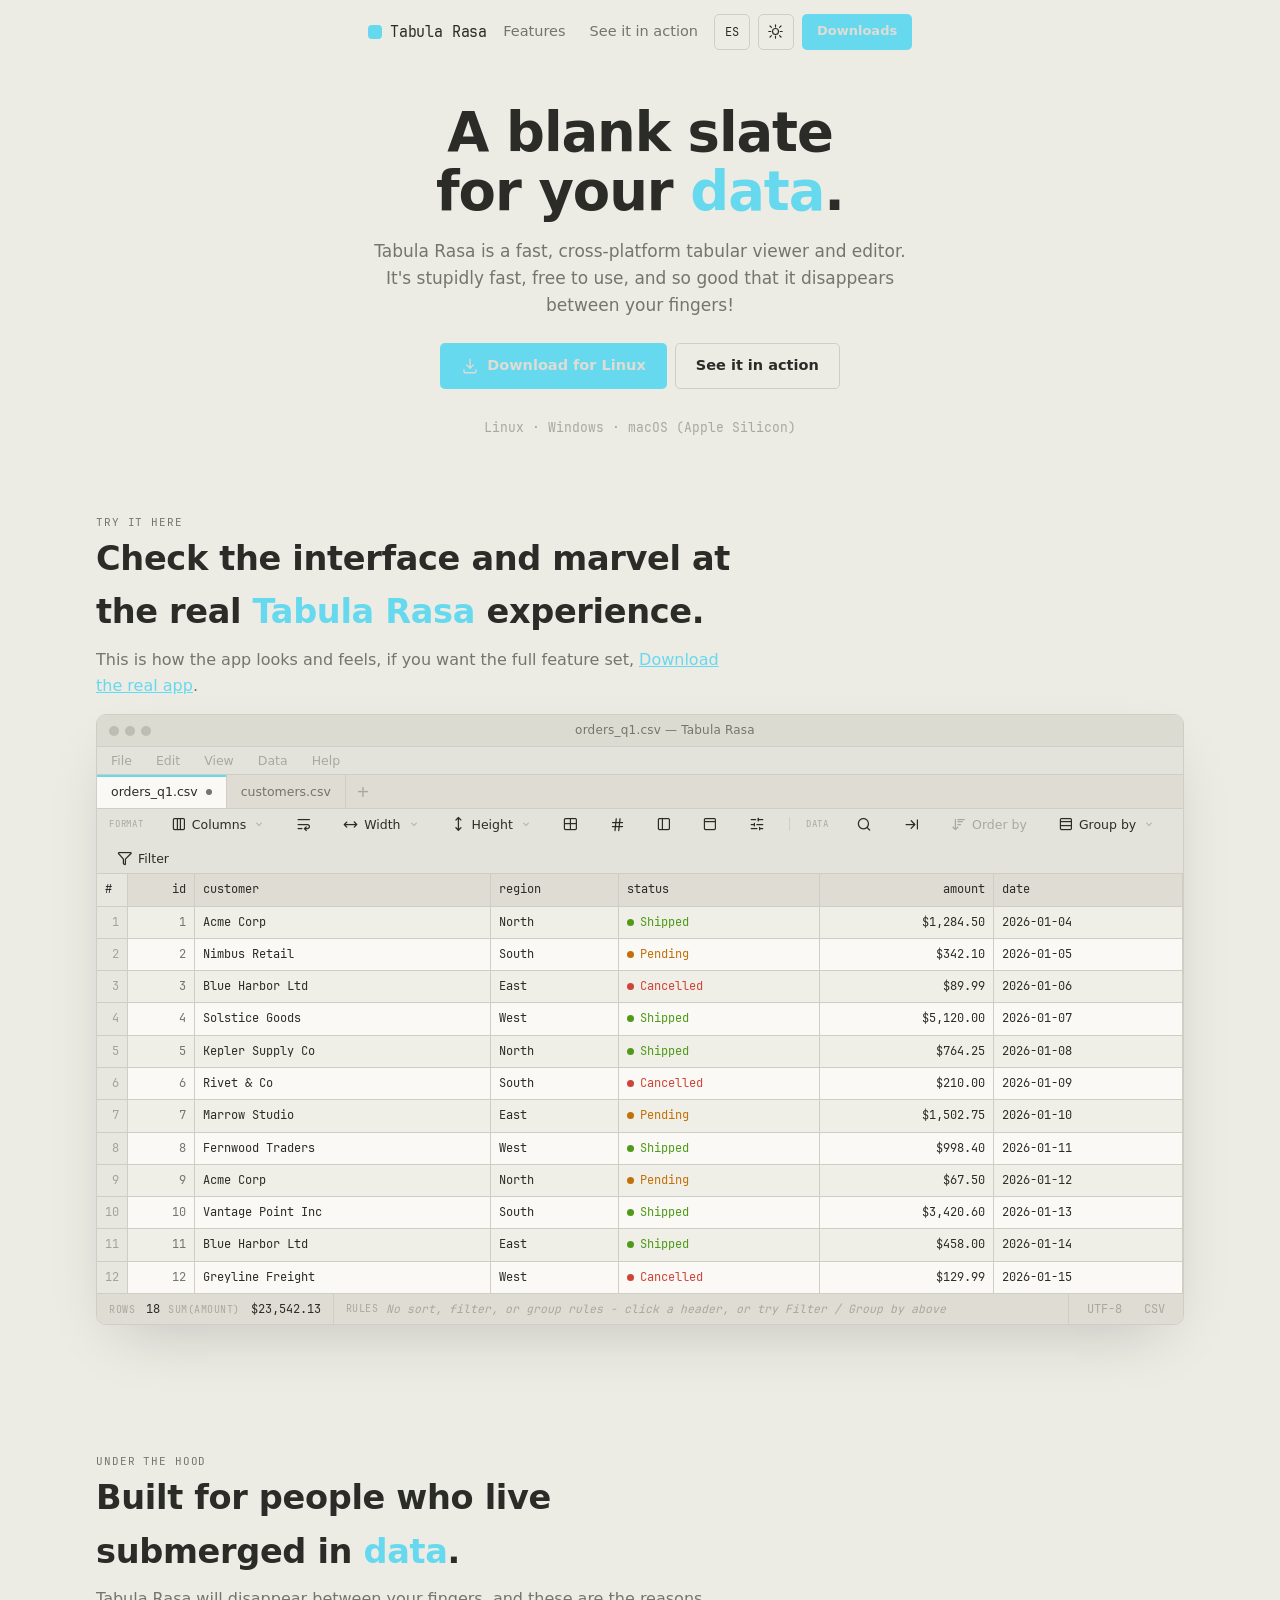
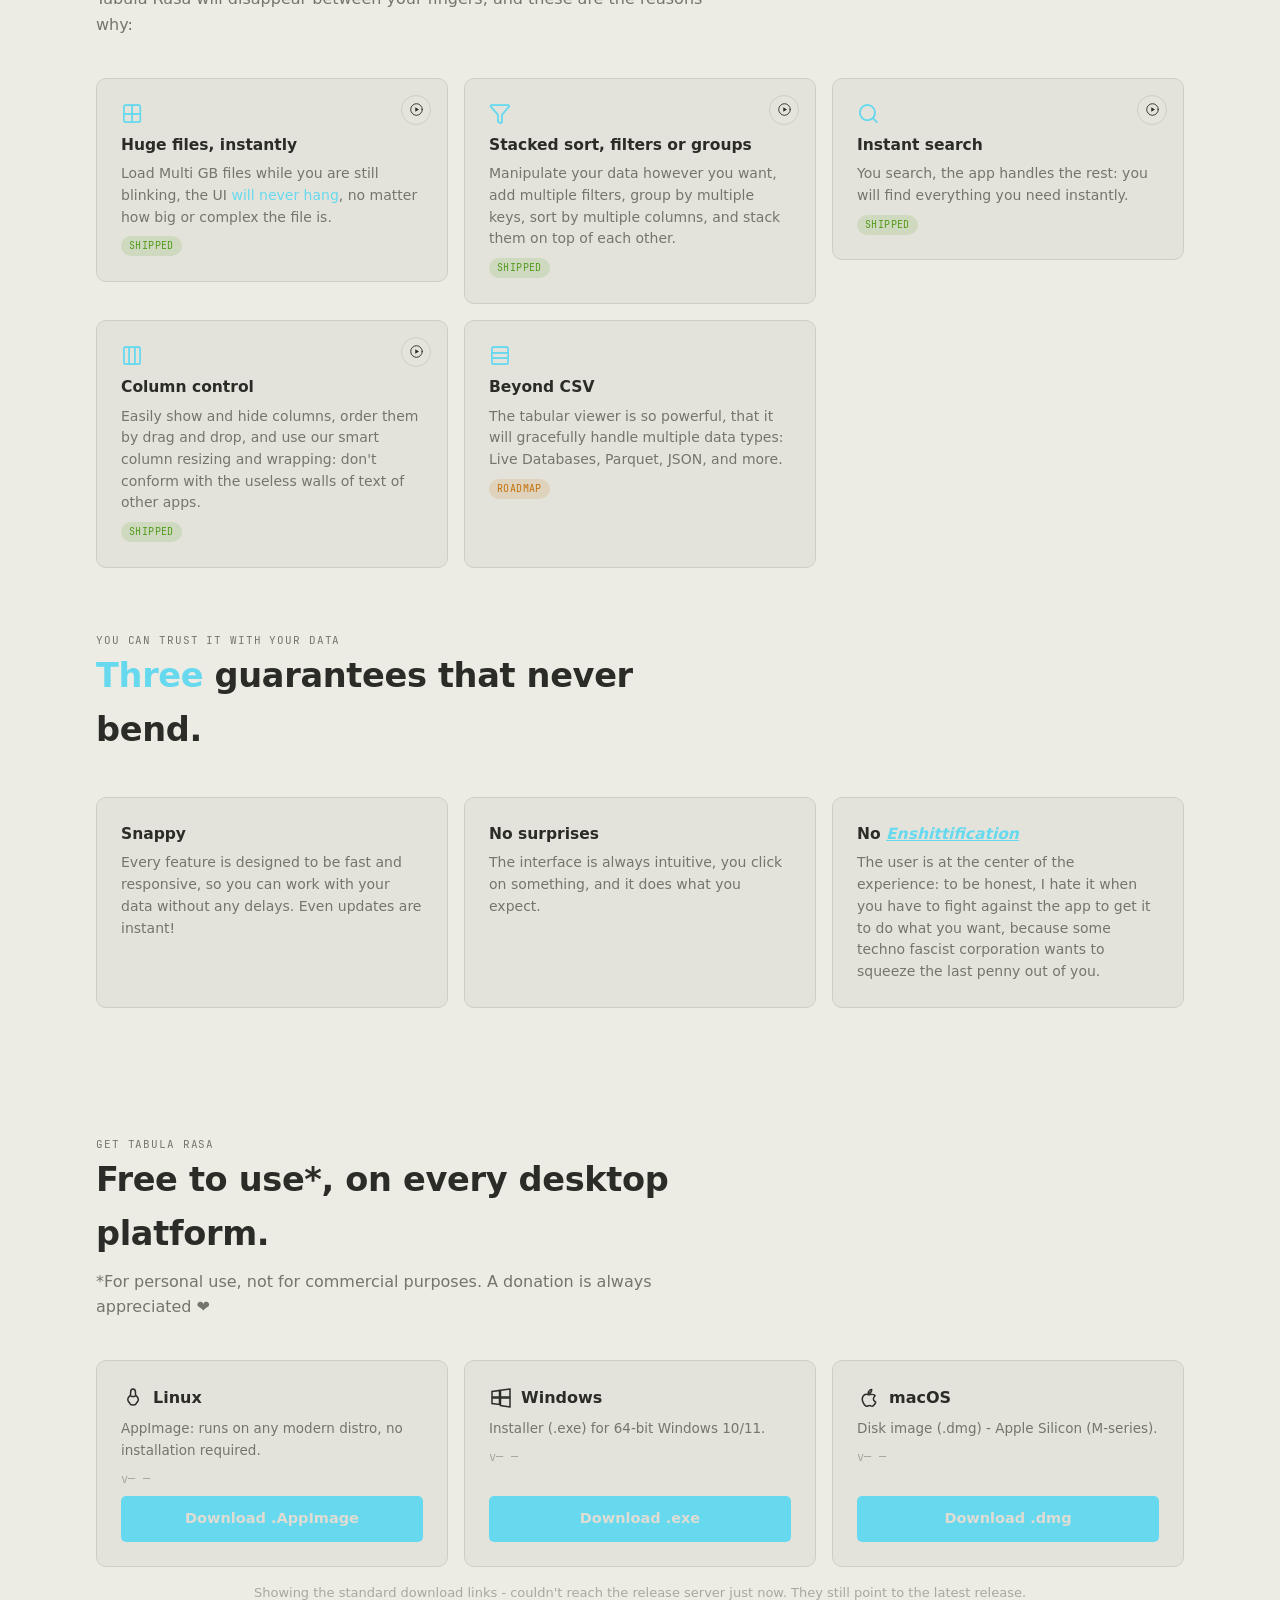
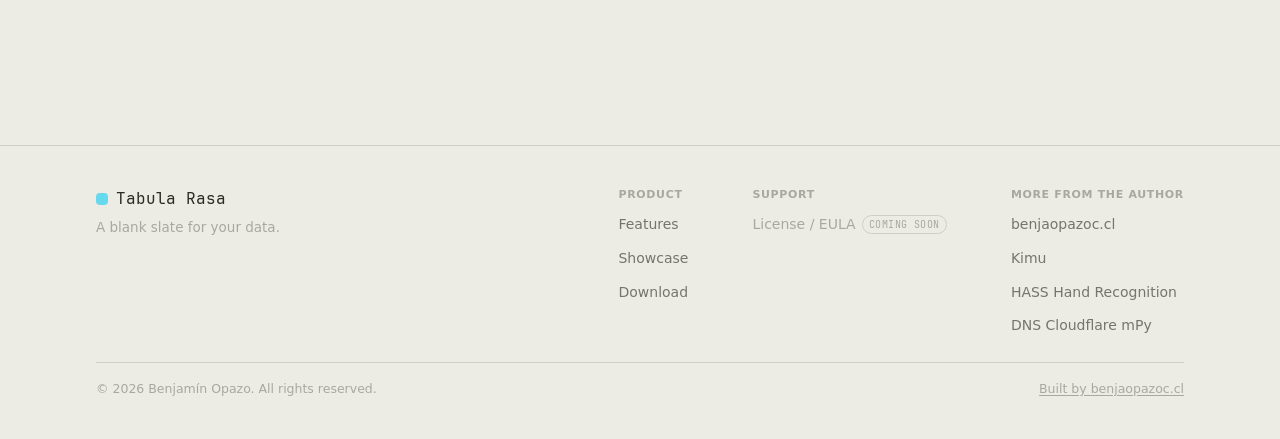
==== site/index.html @ 4e9c58dd "Ambient grid effect" ====
<!doctype html>
<html lang="en">
    <head>
        <meta charset="UTF-8" />
        <meta name="viewport" content="width=device-width, initial-scale=1.0" />
        <title data-i18n="meta.title">
            Tabula Rasa - a blank slate for your data
        </title>
        <meta
            name="description"
            data-i18n-attr="content:meta.description"
            content="Tabula Rasa is a fast, cross-platform CSV viewer and editor built in Rust. Opens huge files instantly, never hangs, and feels like Sublime Text for tabular data. Free to use, for Linux, Windows and macOS."
        />
        <meta name="author" content="Benjamín Opazo" />

        <meta property="og:type" content="website" />
        <meta
            property="og:title"
            data-i18n-attr="content:meta.og_title"
            content="Tabula Rasa - a blank slate for your data"
        />
        <meta
            property="og:description"
            data-i18n-attr="content:meta.og_description"
            content="A fast, cross-platform CSV viewer/editor. Opens huge files instantly and never hangs. Free to use."
        />
        <meta property="og:url" content="https://tabularasa.cl" />
        <meta name="twitter:card" content="summary" />

        <!-- Prevent dark/light flash before CSS+JS load - mirrors benjaopazoc.cl's
       convention. Keep in sync with assets/js/theme.js (docs/decisions/theming.md). -->
        <script>
            (function () {
                var stored = localStorage.getItem("theme");
                var prefersDark = window.matchMedia(
                    "(prefers-color-scheme: dark)",
                ).matches;
                var theme = stored || (prefersDark ? "dark" : "light");
                document.documentElement.setAttribute("data-theme", theme);
            })();
        </script>

        <link rel="icon" type="image/svg+xml" href="assets/img/favicon.svg" />
        <link rel="stylesheet" href="assets/css/tokens.css" />
        <link rel="stylesheet" href="assets/css/styles.css" />
    </head>
    <body>
        <!-- Purely decorative ambient background - see docs/decisions/ambient-grid.md.
             aria-hidden + pointer-events:none, never part of the tab order. -->
        <div class="ambient-grid" aria-hidden="true">
            <div class="ambient-grid-panel is-left">
                <div class="ambient-grid-pattern"></div>
                <div class="ambient-grid-glow"></div>
            </div>
            <div class="ambient-grid-panel is-right">
                <div class="ambient-grid-pattern"></div>
                <div class="ambient-grid-glow"></div>
            </div>
        </div>

        <a class="skip-link" href="#main" data-i18n="skip_link"
            >Skip to content</a
        >

        <header class="site-header" id="site-header">
            <div class="container">
                <a class="brand" href="#top">
                    <span class="brand-mark" aria-hidden="true"></span>
                    <span class="brand-name">Tabula Rasa</span>
                </a>

                <nav class="main-nav" aria-label="Primary">
                    <a href="#features" data-i18n="nav.features">Features</a>
                    <a href="#showcase" data-i18n="nav.showcase"
                        >See it in action</a
                    >
                </nav>

                <div class="header-actions">
                    <button
                        class="lang-toggle"
                        id="lang-toggle"
                        type="button"
                        data-i18n-attr="aria-label:lang_toggle.aria_label"
                        aria-label="Switch language"
                    >
                        ES
                    </button>
                    <button
                        class="theme-toggle"
                        id="theme-toggle"
                        type="button"
                        data-i18n-attr="aria-label:theme_toggle.aria_label"
                        aria-label="Toggle dark / light theme"
                    >
                        <svg
                            class="icon-sun"
                            viewBox="0 0 24 24"
                            fill="none"
                            stroke="currentColor"
                            stroke-width="1.6"
                            stroke-linecap="round"
                        >
                            <circle cx="12" cy="12" r="4.2" />
                            <path
                                d="M12 2.5v3M12 18.5v3M4.2 4.2l2.1 2.1M17.7 17.7l2.1 2.1M2.5 12h3M18.5 12h3M4.2 19.8l2.1-2.1M17.7 6.3l2.1-2.1"
                            />
                        </svg>
                        <svg
                            class="icon-moon"
                            viewBox="0 0 24 24"
                            fill="none"
                            stroke="currentColor"
                            stroke-width="1.6"
                            stroke-linecap="round"
                            stroke-linejoin="round"
                        >
                            <path
                                d="M20 14.5A8.5 8.5 0 1 1 9.5 4a6.5 6.5 0 0 0 10.5 10.5Z"
                            />
                        </svg>
                    </button>
                    <a
                        class="btn btn-primary btn-sm"
                        href="#download"
                        data-i18n="header.download_btn"
                        >Download</a
                    >
                </div>
            </div>
        </header>

        <main id="main">
            <!-- ================= Hero ================= -->
            <section class="hero container" id="top">
                <h1 data-i18n-html="hero.title_html">
                    A blank slate<br />for your
                    <span class="accent-text">data</span>.
                </h1>
                <p class="hero-sub" data-i18n="hero.subtitle">
                    Tabula Rasa is a fast, cross-platform CSV viewer and editor.
                    It opens huge files instantly, never hangs on bad data, and
                    feels like a tool you keep open all day - closer to Sublime
                    Text than to a spreadsheet.
                </p>
                <div class="hero-ctas">
                    <div class="hero-cta-row">
                        <a
                            class="btn btn-primary"
                            href="#download"
                            id="hero-download-btn"
                        >
                            <svg
                                viewBox="0 0 24 24"
                                fill="none"
                                stroke="currentColor"
                                stroke-width="1.8"
                                stroke-linecap="round"
                                stroke-linejoin="round"
                            >
                                <path d="M12 3v12m0 0-4.5-4.5M12 15l4.5-4.5" />
                                <path
                                    d="M4 17v2a2 2 0 0 0 2 2h12a2 2 0 0 0 2-2v-2"
                                />
                            </svg>
                            <span
                                id="hero-download-label"
                                data-i18n="hero.cta_download_default"
                                >Download for your platform</span
                            >
                        </a>
                        <a
                            class="btn btn-secondary"
                            href="#showcase"
                            data-i18n="hero.cta_showcase"
                            >See it in action</a
                        >
                    </div>
                    <p class="hero-meta" data-i18n-html="hero.meta">
                        Linux &middot; Windows &middot; macOS (Apple Silicon) -
                        no account required.
                    </p>
                </div>
            </section>

            <!-- ================= Showcase ================= -->
            <section class="section" id="showcase">
                <div class="container">
                    <div class="section-head section-head-tight">
                        <p class="eyebrow" data-i18n="showcase.eyebrow">
                            Try it here
                        </p>
                        <h2 data-i18n-html="showcase.title">
                            This is the real interface - hardcoded, but
                            interactive.
                        </h2>
                        <p data-i18n-html="showcase.desc">
                            Same pixels as the app, frozen sample data - sort,
                            group, filter, or search below.
                        </p>
                    </div>

                    <div
                        class="showcase-frame"
                        id="tr-demo-root"
                        tabindex="0"
                        data-i18n-attr="aria-label:showcase.aria_label"
                        aria-label="Interactive Tabula Rasa demo - hardcoded sample data"
                    >
                        <!-- Rendered by assets/js/demo-table.js - deliberately NOT translated,
               see docs/decisions/i18n.md: it replicates the real (English-only) app. -->
                        <noscript>
                            <p
                                style="
                                    padding: 2rem;
                                    color: var(--dim);
                                    font-family: var(--font-chrome);
                                "
                                data-i18n="showcase.noscript"
                            >
                                This interactive preview needs JavaScript.
                                Download the real app below - it needs no
                                JavaScript at all.
                            </p>
                        </noscript>
                    </div>
                </div>
            </section>

            <!-- ================= Features ================= -->
            <section class="section" id="features">
                <div class="container">
                    <div class="section-head">
                        <p class="eyebrow" data-i18n="features.eyebrow">
                            Under the hood
                        </p>
                        <h2 data-i18n-html="features.title">
                            Built for people who live in tabular data.
                        </h2>
                        <p data-i18n="features.desc">
                            Every feature above is real - here's the fuller
                            list, and what's still on the way.
                        </p>
                    </div>

                    <div class="feature-grid" id="feature-grid">
                        <article
                            class="feature-card is-flippable"
                            data-gif="assets/img/features/huge-files.gif"
                            tabindex="0"
                            role="button"
                            aria-pressed="false"
                        >
                            <div class="feature-card-flipper">
                                <div class="feature-card-face feature-card-front">
                                    <span class="icon" aria-hidden="true"
                                        >&#xe4ff;</span
                                    >
                                    <h3 data-i18n="features.card1.title">
                                        Huge files, instantly
                                    </h3>
                                    <p data-i18n-html="features.card1.desc">
                                        Multi-gigabyte CSVs load in the background - the
                                        UI never hangs while a big file opens, and you
                                        get a first paint immediately.
                                    </p>
                                    <span
                                        class="status-pill is-shipped"
                                        data-i18n="status.shipped"
                                        >Shipped</span
                                    >
                                    <button
                                        type="button"
                                        class="feature-card-play"
                                        data-action="open-modal"
                                        data-i18n-attr="aria-label:features.play_aria"
                                        aria-label="Watch demo"
                                    >
                                        <svg viewBox="0 0 24 24" fill="none" stroke="currentColor" stroke-width="1.5" stroke-linecap="round" stroke-linejoin="round"><circle cx="12" cy="12" r="9.25"/><path d="M10 8.5v7l6-3.5-6-3.5Z" fill="currentColor" stroke="none"/></svg>
                                    </button>
                                </div>
                                <div class="feature-card-face feature-card-back">
                                    <img class="feature-card-gif" src="assets/img/features/huge-files.gif" alt="" loading="lazy" />
                                    <p class="feature-card-back-fallback" data-i18n="features.demo_coming_soon">Demo coming soon</p>
                                </div>
                            </div>
                        </article>

                        <article
                            class="feature-card is-flippable"
                            data-gif="assets/img/features/filter-sort-group.gif"
                            tabindex="0"
                            role="button"
                            aria-pressed="false"
                        >
                            <div class="feature-card-flipper">
                                <div class="feature-card-face feature-card-front">
                                    <span class="icon" aria-hidden="true"
                                        >&#xe0dc;</span
                                    >
                                    <h3 data-i18n="features.card2.title">
                                        Filter, sort, group by
                                    </h3>
                                    <p data-i18n="features.card2.desc">
                                        Click a header to sort, stack multiple keys,
                                        group rows into collapsible bands, and build
                                        filters - all reflected as removable rule pills
                                        in the status bar.
                                    </p>
                                    <span
                                        class="status-pill is-shipped"
                                        data-i18n="status.shipped"
                                        >Shipped</span
                                    >
                                    <button
                                        type="button"
                                        class="feature-card-play"
                                        data-action="open-modal"
                                        data-i18n-attr="aria-label:features.play_aria"
                                        aria-label="Watch demo"
                                    >
                                        <svg viewBox="0 0 24 24" fill="none" stroke="currentColor" stroke-width="1.5" stroke-linecap="round" stroke-linejoin="round"><circle cx="12" cy="12" r="9.25"/><path d="M10 8.5v7l6-3.5-6-3.5Z" fill="currentColor" stroke="none"/></svg>
                                    </button>
                                </div>
                                <div class="feature-card-face feature-card-back">
                                    <img class="feature-card-gif" src="assets/img/features/filter-sort-group.gif" alt="" loading="lazy" />
                                    <p class="feature-card-back-fallback" data-i18n="features.demo_coming_soon">Demo coming soon</p>
                                </div>
                            </div>
                        </article>

                        <article
                            class="feature-card is-flippable"
                            data-gif="assets/img/features/instant-search.gif"
                            tabindex="0"
                            role="button"
                            aria-pressed="false"
                        >
                            <div class="feature-card-flipper">
                                <div class="feature-card-face feature-card-front">
                                    <span class="icon" aria-hidden="true"
                                        >&#xe151;</span
                                    >
                                    <h3 data-i18n="features.card3.title">
                                        Instant search
                                    </h3>
                                    <p data-i18n="features.card3.desc">
                                        A find bar highlights every match live across
                                        the whole file, with a density rail showing
                                        where matches cluster, without ever filtering
                                        rows out.
                                    </p>
                                    <span
                                        class="status-pill is-shipped"
                                        data-i18n="status.shipped"
                                        >Shipped</span
                                    >
                                    <button
                                        type="button"
                                        class="feature-card-play"
                                        data-action="open-modal"
                                        data-i18n-attr="aria-label:features.play_aria"
                                        aria-label="Watch demo"
                                    >
                                        <svg viewBox="0 0 24 24" fill="none" stroke="currentColor" stroke-width="1.5" stroke-linecap="round" stroke-linejoin="round"><circle cx="12" cy="12" r="9.25"/><path d="M10 8.5v7l6-3.5-6-3.5Z" fill="currentColor" stroke="none"/></svg>
                                    </button>
                                </div>
                                <div class="feature-card-face feature-card-back">
                                    <img class="feature-card-gif" src="assets/img/features/instant-search.gif" alt="" loading="lazy" />
                                    <p class="feature-card-back-fallback" data-i18n="features.demo_coming_soon">Demo coming soon</p>
                                </div>
                            </div>
                        </article>

                        <article
                            class="feature-card is-flippable"
                            data-gif="assets/img/features/column-control.gif"
                            tabindex="0"
                            role="button"
                            aria-pressed="false"
                        >
                            <div class="feature-card-flipper">
                                <div class="feature-card-face feature-card-front">
                                    <span class="icon" aria-hidden="true"
                                        >&#xe099;</span
                                    >
                                    <h3 data-i18n="features.card4.title">
                                        Column control
                                    </h3>
                                    <p data-i18n="features.card4.desc">
                                        Show/hide columns, auto-fit or fix widths, wrap
                                        text, freeze panes - the grid adapts to the
                                        shape of your data, not the other way around.
                                    </p>
                                    <span
                                        class="status-pill is-shipped"
                                        data-i18n="status.shipped"
                                        >Shipped</span
                                    >
                                    <button
                                        type="button"
                                        class="feature-card-play"
                                        data-action="open-modal"
                                        data-i18n-attr="aria-label:features.play_aria"
                                        aria-label="Watch demo"
                                    >
                                        <svg viewBox="0 0 24 24" fill="none" stroke="currentColor" stroke-width="1.5" stroke-linecap="round" stroke-linejoin="round"><circle cx="12" cy="12" r="9.25"/><path d="M10 8.5v7l6-3.5-6-3.5Z" fill="currentColor" stroke="none"/></svg>
                                    </button>
                                </div>
                                <div class="feature-card-face feature-card-back">
                                    <img class="feature-card-gif" src="assets/img/features/column-control.gif" alt="" loading="lazy" />
                                    <p class="feature-card-back-fallback" data-i18n="features.demo_coming_soon">Demo coming soon</p>
                                </div>
                            </div>
                        </article>

                        <article class="feature-card">
                            <span class="icon" aria-hidden="true"
                                >&#xe58a;</span
                            >
                            <h3 data-i18n="features.card5.title">Beyond CSV</h3>
                            <p data-i18n="features.card5.desc">
                                Built as a semi-universal tabular viewer from
                                day one - Parquet, JSON and more are the natural
                                next formats, not a rewrite.
                            </p>
                            <span
                                class="status-pill is-roadmap"
                                data-i18n="status.roadmap"
                                >Roadmap</span
                            >
                        </article>
                    </div>
                </div>
            </section>

            <!-- Feature demo modal — shared by every .feature-card.is-flippable's
                 play button, see assets/js/feature-cards.js. -->
            <div class="feature-modal" id="feature-modal" hidden>
                <div class="feature-modal-backdrop" data-action="close-modal"></div>
                <div
                    class="feature-modal-dialog"
                    role="dialog"
                    aria-modal="true"
                    aria-labelledby="feature-modal-title"
                >
                    <button
                        type="button"
                        class="feature-modal-close"
                        data-action="close-modal"
                        data-i18n-attr="aria-label:features.modal_close_aria"
                        aria-label="Close"
                    >
                        <svg viewBox="0 0 24 24" fill="none" stroke="currentColor" stroke-width="1.6" stroke-linecap="round"><path d="M6 6l12 12M18 6 6 18"/></svg>
                    </button>
                    <h3 class="feature-modal-title" id="feature-modal-title"></h3>
                    <div class="feature-modal-media" id="feature-modal-media">
                        <img class="feature-modal-gif" id="feature-modal-gif" src="" alt="" />
                        <p class="feature-modal-fallback" data-i18n="features.demo_coming_soon">Demo coming soon</p>
                    </div>
                </div>
            </div>

            <!-- ================= Trust ================= -->
            <section class="section" style="padding-block: 0 var(--space-6)">
                <div class="container">
                    <div class="section-head">
                        <p class="eyebrow" data-i18n="trust.eyebrow">
                            You can trust it with your data
                        </p>
                        <h2 data-i18n-html="trust.title">
                            Three guarantees that never bend.
                        </h2>
                    </div>
                    <div class="feature-grid">
                        <article class="feature-card">
                            <h3 data-i18n="trust.card1.title">
                                What you see is real
                            </h3>
                            <p data-i18n="trust.card1.desc">
                                The app never silently shows coerced, truncated,
                                or placeholder values as if they were your
                                file's actual content. If something can't be
                                parsed, you're told.
                            </p>
                        </article>
                        <article class="feature-card">
                            <h3 data-i18n="trust.card2.title">
                                No surprise data loss
                            </h3>
                            <p data-i18n="trust.card2.desc">
                                If a file loaded in a lossy way, saving is
                                guarded and you're clearly warned before
                                anything is overwritten.
                            </p>
                        </article>
                        <article class="feature-card">
                            <h3 data-i18n-html="trust.card3.title">
                                Corrupt data can't hang it
                            </h3>
                            <p data-i18n="trust.card3.desc">
                                Bad input may mean a failed or partial load - it
                                never freezes or blocks the interface while you
                                figure out why.
                            </p>
                        </article>
                    </div>
                </div>
            </section>

            <!-- ================= Download ================= -->
            <section class="section" id="download">
                <div class="container">
                    <div class="section-head">
                        <p class="eyebrow" data-i18n="download.eyebrow">
                            Get Tabula Rasa
                        </p>
                        <h2 data-i18n="download.title">
                            Free to use, on every desktop platform.
                        </h2>
                        <p data-i18n="download.desc">
                            No account, no trial timer. An occasional,
                            easily-dismissable nag is the only thing a one-time
                            lifetime pass ever removes - that's the whole
                            monetization model.
                        </p>
                    </div>

                    <div class="download-grid" id="download-grid">
                        <article class="download-card" data-platform="linux">
                            <div class="download-card-head">
                                <span class="icon" aria-hidden="true">
                                    <svg
                                        viewBox="0 0 24 24"
                                        width="24"
                                        height="24"
                                        fill="none"
                                        stroke="currentColor"
                                        stroke-width="1.5"
                                        stroke-linecap="round"
                                        stroke-linejoin="round"
                                    >
                                        <path
                                            d="M12 3c-1.3 0-2.4 1.4-2.4 3.6 0 1.1.3 1.9-.4 2.8-1 1.3-2.4 2.1-2.4 4.1 0 3 2.3 3 2.3 4.3 0 .7 1.4 1.2 3 1.2s2.9-.5 2.9-1.2c0-1.3 2.3-1.3 2.3-4.3 0-2-1.4-2.8-2.4-4.1-.7-.9-.4-1.7-.4-2.8C14.5 4.4 13.3 3 12 3Z"
                                        />
                                        <path d="M9.5 9.8c1.7 1 3.3 1 5 0" />
                                    </svg>
                                </span>
                                <h3>Linux</h3>
                            </div>
                            <p data-i18n="download.linux.desc">
                                AppImage - runs on any modern distro, no
                                installation required.
                            </p>
                            <div class="meta">
                                <span class="dl-version">v&mdash;</span>
                                <span class="dl-size">&mdash;</span>
                            </div>
                            <a
                                class="btn btn-primary dl-link"
                                href="https://downloads.tabularasa.cl/latest/linux"
                                data-i18n="download.btn_appimage"
                                >Download .AppImage</a
                            >
                        </article>

                        <article class="download-card" data-platform="windows">
                            <div class="download-card-head">
                                <span class="icon" aria-hidden="true">
                                    <svg
                                        viewBox="0 0 24 24"
                                        width="24"
                                        height="24"
                                        fill="none"
                                        stroke="currentColor"
                                        stroke-width="1.5"
                                    >
                                        <path d="M3 5.5 10.5 4.4V11H3V5.5Z" />
                                        <path
                                            d="M11.5 4.3 21 3v7.9h-9.5V4.3Z"
                                        />
                                        <path d="M3 12h7.5v6.5L3 17.5V12Z" />
                                        <path
                                            d="M11.5 12H21v8.9l-9.5-1.3V12Z"
                                        />
                                    </svg>
                                </span>
                                <h3>Windows</h3>
                            </div>
                            <p data-i18n="download.windows.desc">
                                Installer (.exe) for 64-bit Windows 10/11.
                            </p>
                            <div class="meta">
                                <span class="dl-version">v&mdash;</span>
                                <span class="dl-size">&mdash;</span>
                            </div>
                            <a
                                class="btn btn-primary dl-link"
                                href="https://downloads.tabularasa.cl/latest/windows"
                                data-i18n="download.btn_exe"
                                >Download .exe</a
                            >
                        </article>

                        <article class="download-card" data-platform="macos">
                            <div class="download-card-head">
                                <span class="icon" aria-hidden="true">
                                    <svg
                                        viewBox="0 0 24 24"
                                        width="24"
                                        height="24"
                                        fill="none"
                                        stroke="currentColor"
                                        stroke-width="1.5"
                                        stroke-linecap="round"
                                        stroke-linejoin="round"
                                    >
                                        <path
                                            d="M16.4 12.9c0-2 1.6-3 1.7-3.1-1-1.4-2.4-1.6-2.9-1.6-1.3-.1-2.4.7-3.1.7-.6 0-1.6-.7-2.7-.7-1.4 0-2.6.8-3.3 2-1.4 2.5-.4 6.1 1 8.1.7 1 1.5 2.1 2.6 2 1-.1 1.4-.7 2.7-.7s1.6.7 2.7.6c1.1 0 1.8-1 2.5-2 .8-1.1 1.1-2.2 1.1-2.3-.1 0-2.3-.9-2.3-3Z"
                                        />
                                        <path
                                            d="M13.8 6.3c.6-.7 1-1.7.9-2.8-.9.1-2 .6-2.6 1.4-.5.6-1 1.7-.9 2.7 1 .1 2-.5 2.6-1.3Z"
                                        />
                                    </svg>
                                </span>
                                <h3>macOS</h3>
                            </div>
                            <p data-i18n="download.macos.desc">
                                Disk image (.dmg) - Apple Silicon (M-series).
                            </p>
                            <div class="meta">
                                <span class="dl-version">v&mdash;</span>
                                <span class="dl-size">&mdash;</span>
                            </div>
                            <a
                                class="btn btn-primary dl-link"
                                href="https://downloads.tabularasa.cl/latest/macos"
                                data-i18n="download.btn_dmg"
                                >Download .dmg</a
                            >
                        </article>
                    </div>
                    <p
                        class="download-note"
                        id="download-note"
                        data-i18n="download.note_fetching"
                    >
                        Fetching the latest release&hellip;
                    </p>
                </div>
            </section>
        </main>

        <footer class="site-footer">
            <div class="container">
                <div class="footer-grid">
                    <div>
                        <div class="footer-brand">
                            <span class="brand-mark" aria-hidden="true"></span>
                            Tabula Rasa
                        </div>
                        <p class="footer-tagline" data-i18n="footer.tagline">
                            A blank slate for your data.
                        </p>
                    </div>

                    <div class="footer-links">
                        <div class="footer-col">
                            <h4 data-i18n="footer.col_product">Product</h4>
                            <ul>
                                <li>
                                    <a
                                        href="#features"
                                        data-i18n="footer.link_features"
                                        >Features</a
                                    >
                                </li>
                                <li>
                                    <a
                                        href="#showcase"
                                        data-i18n="footer.link_showcase"
                                        >Showcase</a
                                    >
                                </li>
                                <li>
                                    <a
                                        href="#download"
                                        data-i18n="footer.link_download"
                                        >Download</a
                                    >
                                </li>
                            </ul>
                        </div>
                        <div class="footer-col">
                            <h4 data-i18n="footer.col_support">Support</h4>
                            <ul>
                                <li>
                                    <span
                                        class="footer-stub"
                                        data-i18n-attr="title:footer.eula_tooltip"
                                        title="Not drafted yet - pending legal review before the paid tier ships"
                                        ><span data-i18n="footer.eula_label"
                                            >License / EULA</span
                                        >
                                        <span
                                            class="footer-stub-tag"
                                            data-i18n="footer.eula_tag"
                                            >Coming soon</span
                                        ></span
                                    >
                                </li>
                            </ul>
                        </div>
                        <div class="footer-col">
                            <h4 data-i18n="footer.col_author">
                                More from the author
                            </h4>
                            <ul>
                                <li>
                                    <a
                                        href="https://benjaopazoc.cl"
                                        target="_blank"
                                        rel="noopener"
                                        >benjaopazoc.cl</a
                                    >
                                </li>
                                <li>
                                    <a
                                        href="https://github.com/benja-opazo/kimu"
                                        target="_blank"
                                        rel="noopener"
                                        >Kimu</a
                                    >
                                </li>
                                <li>
                                    <a
                                        href="https://github.com/benja-opazo/home-assistant-hand-recognition"
                                        target="_blank"
                                        rel="noopener"
                                        >HASS Hand Recognition</a
                                    >
                                </li>
                                <li>
                                    <a
                                        href="https://github.com/benja-opazo/dns-cloudflare-mpy"
                                        target="_blank"
                                        rel="noopener"
                                        >DNS Cloudflare mPy</a
                                    >
                                </li>
                            </ul>
                        </div>
                    </div>
                </div>

                <div class="footer-bottom">
                    <span
                        ><span data-i18n-html="footer.copyright_prefix"
                            >&copy;</span
                        >
                        <span id="footer-year">2026</span>
                        <span data-i18n="footer.copyright_suffix"
                            >Benjamín Opazo. All rights reserved.</span
                        ></span
                    >
                    <a
                        href="https://benjaopazoc.cl"
                        target="_blank"
                        rel="noopener"
                        data-i18n="footer.built_by"
                        >Built by benjaopazoc.cl</a
                    >
                </div>
            </div>
        </footer>

        <script src="assets/js/i18n-strings.js"></script>
        <script src="assets/js/i18n.js"></script>
        <script src="assets/js/theme.js"></script>
        <script src="assets/js/demo-table.js"></script>
        <script src="assets/js/downloads.js"></script>
        <script src="assets/js/feature-cards.js"></script>
        <script src="assets/js/ambient-grid.js"></script>
        <script>
            document.getElementById("footer-year").textContent =
                new Date().getFullYear();
            window.addEventListener("scroll", function () {
                document
                    .getElementById("site-header")
                    .classList.toggle("is-scrolled", window.scrollY > 4);
            });
        </script>
    </body>
</html>
---- site/assets/css/tokens.css ----
/* ==========================================================================
   Design tokens - mirrored 1:1 from tabula-rasa/src/theme.rs (Palette).
   Source of truth is the APP, not this file: if the app's palette changes,
   re-sync here. Do not "tidy" or round any hex - see docs/decisions/visuals.md.

   Every token below has a comment noting its exact source line so a future
   sync is a mechanical diff, not a guess. Dark is the app's default theme,
   so dark is this site's default too (see docs/decisions/theming.md).
   ========================================================================== */

:root,
:root[data-theme="dark"] {
    /* ---- Backgrounds (back → front) -------------------------------------- */
    --bg: #1c1d1a;
    --panel: #232420;
    --panel-2: #2a2b26;
    --titlebar: #181915;
    --grid: #1e1f1c;
    --grid-alt: #232420;
    --gutter: #191a17;
    --hover: #2e2f29;
    --elevated: #34352e;
    --elevated-stroke: #6b6d62;

    /* ---- Text --------------------------------------------------------- */
    --text: #e6e6df;
    --dim: #8b8d83;
    --faint: #5c5e55;
    --gutter-text: #595b52;

    /* ---- Structure ------------------------------------------------------ */
    --border: #34352f;

    /* ---- Semantic hues ---------------------------------------------------- */
    --green: #a6e22e;
    --orange: #fd971f;
    --red: #f9685f;
    --purple: #ae81ff;
    --blue: #5aaff0;
    --search: #e6db74;

    /* ---- Brand accent - the one user-tweakable knob in the app ------------ */
    --accent: #66d9ef;

    /* ---- Derived tints (accent composited at a fixed alpha; exact bytes
     match Palette::accent_soft / block_selection / line_selection) -------- */
    --accent-soft: #66d9ef29; /* 16%, alpha 0x29 */
    --block-selection: #66d9ef47; /* 28%, alpha 0x47 */
    --line-selection: #66d9ef21; /* 13%, alpha 0x21 */
    --match-bg: #e6db7466; /* search @ 40%, alpha 0x66 */
    --current-match-bg: #e6db74b8; /* search @ 72%, alpha 0xb8 */

    /* ---- Shadows (Dark theme shadow alpha ~115/255, see theme::apply) ----- */
    --shadow-color: rgba(0, 0, 0, 0.45);
}

:root[data-theme="light"] {
    --bg: #ecebe4;
    --panel: #e4e3db;
    --panel-2: #dedcd3;
    --titlebar: #dcdbd2;
    --grid: #faf9f5;
    --grid-alt: #efeee7;
    --gutter: #e7e6df;
    --hover: #dad9d0;
    --elevated: #ffffff;
    --elevated-stroke: #b8b9ae;

    --text: #2b2c27;
    --dim: #74756b;
    --faint: #a8a99e;
    --gutter-text: #a3a499;

    --border: #cfcec4;

    --green: #4f9a18;
    --orange: #c2700a;
    --red: #cf4438;
    --purple: #7d54c7;
    --blue: #2f7bc4;
    --search: #b58900;

    --accent: #66d9ef; /* same accent as dark - tints re-derive over light bg */

    --accent-soft: #66d9ef29;
    --block-selection: #66d9ef47;
    --line-selection: #66d9ef21;
    --match-bg: #b5890066;
    --current-match-bg: #b58900b8;

    --shadow-color: rgba(0, 0, 0, 0.18);
}

/* OS-preference fallback for the instant before the anti-flash script (or
   with JS disabled) picks a theme - see assets/js/theme.js. */
@media (prefers-color-scheme: light) {
    :root:not([data-theme]) {
        --bg: #ecebe4;
        --panel: #e4e3db;
        --panel-2: #dedcd3;
        --titlebar: #dcdbd2;
        --grid: #faf9f5;
        --grid-alt: #efeee7;
        --gutter: #e7e6df;
        --hover: #dad9d0;
        --elevated: #ffffff;
        --elevated-stroke: #b8b9ae;
        --text: #2b2c27;
        --dim: #74756b;
        --faint: #a8a99e;
        --gutter-text: #a3a499;
        --border: #cfcec4;
        --green: #4f9a18;
        --orange: #c2700a;
        --red: #cf4438;
        --purple: #7d54c7;
        --blue: #2f7bc4;
        --search: #b58900;
        --accent-soft: #66d9ef29;
        --block-selection: #66d9ef47;
        --line-selection: #66d9ef21;
        --match-bg: #b5890066;
        --current-match-bg: #b58900b8;
        --shadow-color: rgba(0, 0, 0, 0.18);
    }
}

/* ==========================================================================
   Site-level tokens - NOT in the app, additive for the marketing shell around
   the app-faithful showcase. Named distinctly so the two token sets are never
   confused. Kept explicit + updatable per the brief's "polishing the theme"
   note: change these, not ad-hoc values in styles.css.
   ========================================================================== */
:root {
    --space-1: 4px;
    --space-2: 8px;
    --space-3: 16px;
    --space-4: 24px;
    --space-5: 40px;
    --space-6: 64px;

    --radius-sm: 5px; /* app control radius */
    --radius-md: 7px; /* app popover radius */
    --radius-lg: 10px; /* app window/card radius */

    --container-max: 1120px;

    --ease: cubic-bezier(0.16, 1, 0.3, 1);

    --font-chrome:
        system-ui, -apple-system, "Segoe UI", Roboto, "Helvetica Neue", Arial,
        sans-serif;
    --font-mono:
        "JetBrains Mono", ui-monospace, SFMono-Regular, Menlo, Consolas,
        monospace;
    --font-icon: "lucide";
}
---- site/assets/css/styles.css ----
/* ==========================================================================
   tabularasa.cl - styles.css
   Numbered TOC (keep updated - convention borrowed from benjaopazoc.cl):
     1. Reset + fonts
     2. Layout primitives
     3. Header / nav
     4. Hero
     5. Buttons + badges (site-level marketing controls)
     6. Section headings / feature grid
     7. Feature card flip + demo modal
     8. Showcase window chrome (title bar, menu bar, tab strip) - app-faithful
     9. Toolbar (app-faithful)
    10. Grid (app-faithful)
    11. Status bar (app-faithful)
    12. Search bar (app-faithful)
    13. Popovers / dropdowns (app-faithful)
    14. Download section
    15. Footer
    16. Scrollbars (app-faithful)
    17. Responsive
    18. Reduced motion / accessibility
    19. Ambient background grid (decorative)
   ========================================================================== */

/* ---- 1. Reset + fonts --------------------------------------------------- */

@font-face {
    font-family: "JetBrains Mono";
    src: url("../fonts/JetBrainsMono-Regular.ttf") format("truetype");
    font-weight: 400 700;
    font-style: normal;
    font-display: swap;
}

@font-face {
    font-family: "lucide";
    src: url("../fonts/lucide.ttf") format("truetype");
    font-weight: 400;
    font-style: normal;
    font-display: block; /* icon glyphs must not flash as tofu/text */
}

* {
    box-sizing: border-box;
}

html {
    color-scheme: light dark;
}

body {
    margin: 0;
    background: var(--bg);
    color: var(--text);
    font-family: var(--font-chrome);
    font-size: 16px;
    line-height: 1.6;
    -webkit-font-smoothing: antialiased;
}

img,
svg {
    max-width: 100%;
    display: block;
}

a {
    color: inherit;
}

.icon {
    font-family: var(--font-icon);
    font-style: normal;
    line-height: 1;
    display: inline-block;
}

:focus-visible {
    outline: 2px solid var(--accent);
    outline-offset: 2px;
    border-radius: 3px;
}

/* ---- 2. Layout primitives ------------------------------------------------ */

.container {
    max-width: var(--container-max);
    margin-inline: auto;
    padding-inline: var(--space-3);
}

.section {
    padding-block: var(--space-6);
}

/* Showcase gets less top padding than other sections - keeps the interactive
   demo close enough to the fold to be visible on ~13" laptop viewports. */
#showcase {
    padding-top: var(--space-4);
}

.section-head {
    max-width: 640px;
    margin-bottom: var(--space-5);
}

/* Used on the showcase section-head so the interactive demo below it sits
   higher on the page - visible without scrolling on ~13" laptop viewports. */
.section-head-tight {
    margin-bottom: var(--space-3);
}

.eyebrow {
    font-family: var(--font-mono);
    font-size: 11px;
    font-weight: 700;
    letter-spacing: 0.08em;
    text-transform: uppercase;
    color: var(--accent);
    margin: 0 0 var(--space-2);
}

.section-head h2 {
    font-size: clamp(1.5rem, 1.2rem + 1.4vw, 2.1rem);
    margin: 0 0 var(--space-2);
    letter-spacing: -0.01em;
}

.section-head h2 .accent-text,
.section-head p .accent-text {
    color: var(--accent);
}

.section-head p {
    color: var(--dim);
    margin: 0;
}

.visually-hidden {
    position: absolute;
    width: 1px;
    height: 1px;
    overflow: hidden;
    clip: rect(0 0 0 0);
    white-space: nowrap;
}

.skip-link {
    position: absolute;
    left: var(--space-2);
    top: -48px;
    background: var(--accent);
    color: var(--panel-2);
    padding: var(--space-2) var(--space-3);
    border-radius: var(--radius-sm);
    font-weight: 600;
    z-index: 100;
    transition: top 0.2s var(--ease);
}

.skip-link:focus {
    top: var(--space-2);
}

/* ---- 3. Header / nav ------------------------------------------------------ */

.site-header {
    position: sticky;
    top: 0;
    z-index: 40;
    height: 64px;
    display: flex;
    align-items: center;
    background: color-mix(in srgb, var(--bg) 88%, transparent);
    backdrop-filter: blur(10px);
    border-bottom: 1px solid transparent;
    transition:
        border-color 0.25s var(--ease),
        background 0.25s var(--ease);
}

.site-header.is-scrolled {
    border-bottom-color: var(--border);
    background: color-mix(in srgb, var(--bg) 96%, transparent);
}

.site-header .container {
    display: flex;
    align-items: center;
    justify-content: space-between;
    gap: var(--space-3);
}

.brand {
    display: flex;
    align-items: center;
    gap: var(--space-2);
    font-weight: 600;
    font-size: 15px;
    text-decoration: none;
    letter-spacing: -0.01em;
}

.brand-mark {
    width: 14px;
    height: 14px;
    border-radius: 4px;
    background: var(--accent);
    flex: none;
}

.brand-name {
    font-family: var(--font-mono);
}

.main-nav {
    display: none;
    align-items: center;
    gap: var(--space-4);
}

.main-nav a {
    text-decoration: none;
    color: var(--dim);
    font-size: 14.5px;
    transition: color 0.2s var(--ease);
}

.main-nav a:hover {
    color: var(--text);
}

.header-actions {
    display: flex;
    align-items: center;
    gap: var(--space-2);
}

.lang-toggle,
.theme-toggle {
    width: 36px;
    height: 36px;
    border-radius: var(--radius-sm);
    border: 1px solid var(--border);
    background: transparent;
    color: var(--text);
    display: grid;
    place-items: center;
    cursor: pointer;
    flex: none;
    transition:
        background 0.2s var(--ease),
        border-color 0.2s var(--ease);
}

.lang-toggle {
    font-family: var(--font-mono);
    font-size: 11.5px;
    font-weight: 700;
    letter-spacing: 0.02em;
}

.lang-toggle:hover {
    background: var(--hover);
}

.theme-toggle:hover {
    background: var(--hover);
}

.theme-toggle svg {
    width: 17px;
    height: 17px;
}

.theme-toggle .icon-moon {
    display: none;
}
:root[data-theme="dark"] .theme-toggle .icon-sun {
    display: none;
}
:root[data-theme="dark"] .theme-toggle .icon-moon {
    display: block;
}

/* ---- 4. Hero -------------------------------------------------------------- */

.hero {
    padding-block: var(--space-5);
    text-align: center;
}

.hero-badge {
    display: inline-flex;
    align-items: center;
    gap: 6px;
    font-family: var(--font-mono);
    font-size: 11.5px;
    color: var(--dim);
    background: var(--panel);
    border: 1px solid var(--border);
    border-radius: 999px;
    padding: 5px 12px;
    margin-bottom: var(--space-3);
}

.hero-badge .dot {
    width: 6px;
    height: 6px;
    border-radius: 50%;
    background: var(--green);
    flex: none;
}

.hero h1 {
    font-size: clamp(2.1rem, 1.7rem + 2.6vw, 3.4rem);
    line-height: 1.08;
    letter-spacing: -0.02em;
    margin: 0 0 var(--space-3);
}

.hero h1 .accent-text {
    color: var(--accent);
}

.hero-sub {
    max-width: 560px;
    margin: 0 auto var(--space-4);
    color: var(--dim);
    font-size: 17px;
}

.hero-ctas {
    display: flex;
    flex-direction: column;
    align-items: center;
    gap: var(--space-3);
}

.hero-cta-row {
    display: flex;
    flex-wrap: wrap;
    justify-content: center;
    gap: var(--space-2);
}

.hero-meta {
    font-family: var(--font-mono);
    font-size: 12.5px;
    color: var(--faint);
}

.hero-meta a {
    color: var(--dim);
    text-decoration: underline;
    text-underline-offset: 2px;
}

/* ---- 5. Buttons + badges -------------------------------------------------- */

.btn {
    display: inline-flex;
    align-items: center;
    justify-content: center;
    gap: 8px;
    height: 46px;
    padding: 0 20px;
    border-radius: var(--radius-sm);
    font-size: 14.5px;
    font-weight: 600;
    text-decoration: none;
    border: 1px solid transparent;
    cursor: pointer;
    transition:
        transform 0.2s var(--ease),
        background 0.2s var(--ease),
        border-color 0.2s var(--ease);
    white-space: nowrap;
}

.btn:hover {
    transform: translateY(-1px);
}

.btn-primary {
    /* Mirrors theme::primary_button: accent fill + panel2 text, strong. */
    background: var(--accent);
    color: var(--panel-2);
}

.btn-primary:hover {
    filter: brightness(1.04);
}

.btn-secondary {
    background: transparent;
    color: var(--text);
    border-color: var(--border);
}

.btn-secondary:hover {
    background: var(--hover);
}

.btn svg {
    width: 18px;
    height: 18px;
}

.btn-sm {
    height: 36px;
    padding: 0 14px;
    font-size: 13px;
}

/* ---- 6. Feature grid ------------------------------------------------------ */

.feature-grid {
    display: grid;
    grid-template-columns: 1fr;
    gap: var(--space-3);
}

.feature-card {
    background: var(--panel);
    border: 1px solid var(--border);
    border-radius: var(--radius-lg);
    padding: var(--space-4);
}

.feature-card .icon {
    font-size: 22px;
    color: var(--accent);
    margin-bottom: var(--space-2);
}

.feature-card h3 {
    font-size: 15.5px;
    margin: 0 0 6px;
}

.feature-card p {
    margin: 0;
    color: var(--dim);
    font-size: 14px;
    line-height: 1.55;
}

.feature-card p .accent-text,
.feature-card h3 .accent-text {
    color: var(--accent);
}

.feature-card .status-pill {
    display: inline-block;
    margin-top: var(--space-2);
    font-family: var(--font-mono);
    font-size: 10px;
    text-transform: uppercase;
    letter-spacing: 0.04em;
    padding: 2px 8px;
    border-radius: 999px;
}

.status-pill.is-shipped {
    color: var(--green);
    background: color-mix(in srgb, var(--green) 14%, transparent);
}

.status-pill.is-roadmap {
    color: var(--orange);
    background: color-mix(in srgb, var(--orange) 14%, transparent);
}

/* ---- 7. Feature card flip + demo modal ------------------------------------ */

/* Only the four "Shipped" feature cards get `.is-flippable` (index.html) —
   the roadmap card and the trust-section cards reuse `.feature-card` but
   stay plain, since there's no real demo to show for an unbuilt feature. */
.feature-card.is-flippable {
    background: none;
    border: none;
    padding: 0;
    perspective: 1200px;
    cursor: pointer;
}

.feature-card.is-flippable:focus-visible {
    outline: none; /* moved to the flipper so it traces the visible card, not this 0-size wrapper */
}

.feature-card-flipper {
    position: relative;
    transition: transform 0.5s var(--ease);
    transform-style: preserve-3d;
}

.feature-card.is-flippable:focus-visible .feature-card-flipper {
    outline: 2px solid var(--accent);
    outline-offset: 2px;
    border-radius: var(--radius-lg);
}

.feature-card.is-flipped .feature-card-flipper {
    transform: rotateY(180deg);
}

.feature-card-face {
    background: var(--panel);
    border: 1px solid var(--border);
    border-radius: var(--radius-lg);
    padding: var(--space-4);
    backface-visibility: hidden;
}

.feature-card-front {
    position: relative;
}

.feature-card-back {
    position: absolute;
    inset: 0;
    transform: rotateY(180deg);
    display: flex;
    align-items: center;
    justify-content: center;
    overflow: hidden;
    padding: 0;
}

.feature-card-gif {
    width: 100%;
    height: 100%;
    object-fit: cover;
    display: block;
}

.feature-card-back-fallback {
    display: none;
    color: var(--faint);
    font-size: 12.5px;
    font-family: var(--font-chrome);
    text-align: center;
    padding: var(--space-3);
}

.feature-card-back.has-no-gif .feature-card-gif {
    display: none;
}

.feature-card-back.has-no-gif .feature-card-back-fallback {
    display: block;
}

.feature-card-play {
    position: absolute;
    top: var(--space-3);
    right: var(--space-3);
    width: 30px;
    height: 30px;
    border-radius: 50%;
    border: 1px solid var(--border);
    background: color-mix(in srgb, var(--panel) 80%, transparent);
    color: var(--text);
    display: grid;
    place-items: center;
    cursor: pointer;
    transition: background 0.2s var(--ease), color 0.2s var(--ease), border-color 0.2s var(--ease);
}

.feature-card-play:hover {
    background: var(--accent-soft);
    color: var(--accent);
    border-color: color-mix(in srgb, var(--accent) 35%, transparent);
}

.feature-card-play svg {
    width: 15px;
    height: 15px;
}

/* Demo modal — hidden by default via the `hidden` attribute in index.html.
   `[hidden]` must be re-declared here: an author `display` rule on the same
   element always beats the UA stylesheet's default `[hidden]{display:none}`,
   so without this override the modal would stay visible (and eat clicks)
   even while the `hidden` attribute is present. */
.feature-modal {
    position: fixed;
    inset: 0;
    z-index: 100;
    display: flex;
    align-items: center;
    justify-content: center;
    padding: var(--space-3);
}

.feature-modal[hidden] {
    display: none;
}

.feature-modal-backdrop {
    position: absolute;
    inset: 0;
    background: color-mix(in srgb, black 60%, transparent);
}

.feature-modal-dialog {
    position: relative;
    z-index: 1;
    width: min(720px, 100%);
    max-height: 85vh;
    background: var(--panel-2);
    border: 1px solid var(--border);
    border-radius: var(--radius-lg);
    box-shadow: 0 24px 60px -20px var(--shadow-color);
    padding: var(--space-4);
    display: flex;
    flex-direction: column;
    gap: var(--space-3);
}

.feature-modal-title {
    margin: 0;
    font-size: 16px;
    padding-right: var(--space-5);
}

.feature-modal-media {
    border-radius: var(--radius-md);
    overflow: hidden;
    background: var(--grid);
    display: flex;
    align-items: center;
    justify-content: center;
    min-height: 160px;
}

.feature-modal-gif {
    display: block;
    width: 100%;
    max-height: 65vh;
    object-fit: contain;
}

.feature-modal-fallback {
    display: none;
    color: var(--faint);
    font-size: 13.5px;
    font-family: var(--font-chrome);
    padding: var(--space-5);
    text-align: center;
}

.feature-modal-media.has-no-gif .feature-modal-gif {
    display: none;
}

.feature-modal-media.has-no-gif .feature-modal-fallback {
    display: block;
}

.feature-modal-close {
    position: absolute;
    top: var(--space-3);
    right: var(--space-3);
    width: 32px;
    height: 32px;
    border-radius: var(--radius-sm);
    border: 1px solid var(--border);
    background: transparent;
    color: var(--text);
    display: grid;
    place-items: center;
    cursor: pointer;
}

.feature-modal-close:hover {
    background: var(--hover);
}

.feature-modal-close svg {
    width: 16px;
    height: 16px;
}

/* ---- 8. Showcase window chrome ------------------------------------------- */

.showcase-frame {
    border-radius: var(--radius-lg);
    border: 1px solid var(--border);
    overflow: hidden;
    box-shadow: 0 24px 60px -20px var(--shadow-color);
    background: var(--bg);
    /* Isolates the app-faithful design tokens: this subtree always renders in
     the "app" palette below, independent of whatever the marketing shell
     is doing - see docs/decisions/theming.md. */
}

.tr-titlebar {
    height: 32px;
    flex: none;
    display: flex;
    align-items: center;
    gap: 8px;
    padding: 0 12px;
    background: var(--titlebar);
    border-bottom: 1px solid var(--border);
}

.tr-dots {
    display: flex;
    gap: 6px;
}

.tr-dots span {
    width: 10px;
    height: 10px;
    border-radius: 50%;
    background: var(--faint);
    opacity: 0.6;
}

.tr-titlebar-title {
    font-size: 12px;
    color: var(--dim);
    font-weight: 500;
    letter-spacing: 0.2px;
    margin-inline: auto;
    font-family: var(--font-chrome);
}

.tr-menubar {
    height: 28px;
    flex: none;
    display: flex;
    align-items: center;
    gap: var(--space-4);
    padding: 0 14px;
    background: var(--panel);
    border-bottom: 1px solid var(--border);
    font-size: 12.5px;
    color: var(--faint);
    overflow-x: auto;
}

.tr-tabstrip {
    height: 34px;
    flex: none;
    display: flex;
    align-items: stretch;
    background: var(--panel-2);
    border-bottom: 1px solid var(--border);
    overflow-x: auto;
}

.tr-tab {
    display: flex;
    align-items: center;
    gap: 8px;
    padding: 0 14px;
    font-size: 12.5px;
    color: var(--dim);
    border-right: 1px solid var(--border);
    white-space: nowrap;
    flex: none;
}

.tr-tab.is-active {
    background: var(--grid);
    color: var(--text);
    box-shadow: inset 0 2px 0 var(--accent);
}

.tr-tab-dirty {
    width: 6px;
    height: 6px;
    border-radius: 50%;
    background: var(--dim);
}

.tr-tab-add {
    width: 34px;
    display: grid;
    place-items: center;
    color: var(--faint);
    font-size: 16px;
    flex: none;
}

/* ---- 9. Toolbar ------------------------------------------------------------ */

.tr-toolbar {
    min-height: 46px;
    flex: none;
    display: flex;
    align-items: center;
    gap: var(--space-3);
    padding: 0 12px;
    background: var(--panel);
    border-bottom: 1px solid var(--border);
    flex-wrap: wrap;
    row-gap: 4px;
}

.tr-toolbar-group {
    display: flex;
    align-items: center;
    gap: 2px;
}

.tr-group-label {
    font-family: var(--font-mono);
    font-size: 9px;
    font-weight: 700;
    text-transform: uppercase;
    letter-spacing: 0.8px;
    color: var(--faint);
    margin-right: 4px;
}

.tr-divider {
    width: 1px;
    align-self: stretch;
    margin-block: 8px;
    background: var(--border);
    flex: none;
}

.tr-btn {
    display: inline-flex;
    align-items: center;
    gap: 6px;
    height: 30px;
    padding: 0 8px;
    border-radius: 6px;
    border: none;
    background: transparent;
    color: var(--text);
    font-family: var(--font-chrome);
    font-size: 12.5px;
    cursor: pointer;
    transition:
        background 0.15s var(--ease),
        color 0.15s var(--ease);
    position: relative;
}

.tr-btn .icon {
    font-size: 15px;
}

.tr-btn .chev {
    font-size: 10px;
    margin-left: 2px;
    color: var(--faint);
}

.tr-btn:hover,
.tr-btn.is-active {
    background: var(--accent-soft);
    color: var(--accent);
}

.tr-btn.is-active .chev {
    color: var(--accent);
}

.tr-btn[disabled] {
    color: var(--faint);
    cursor: not-allowed;
    background: none;
}

.tr-btn[disabled]:hover {
    background: none;
}

/* ---- 10. Grid ---------------------------------------------------------------- */

.tr-grid-scroll {
    overflow: auto;
    max-height: 420px;
    background: var(--grid);
}

.tr-grid {
    width: 100%;
    border-collapse: collapse;
    font-family: var(--font-mono);
    font-size: 12px;
}

.tr-grid thead th {
    position: sticky;
    top: 0;
    z-index: 2;
    background: var(--panel-2);
    color: var(--text);
    text-align: left;
    font-weight: 500;
    padding: 6px 8px;
    height: 26px;
    border-bottom: 1px solid var(--border);
    border-right: 1px solid var(--border);
    cursor: pointer;
    user-select: none;
    white-space: nowrap;
}

.tr-grid thead th:hover {
    background: var(--hover);
}

.tr-grid thead th.tr-col-gutter {
    cursor: default;
}

.tr-grid thead th.tr-col-gutter:hover {
    background: var(--panel-2);
}

.tr-grid th .sort-chev {
    font-size: 10px;
    margin-left: 4px;
    color: var(--accent);
}

.tr-grid tbody td {
    padding: 6px 8px;
    border-bottom: 1px solid var(--border);
    border-right: 1px solid var(--border);
    white-space: nowrap;
    overflow: hidden;
    text-overflow: ellipsis;
    max-width: 220px;
}

.tr-grid.is-wrapped tbody td {
    white-space: normal;
    overflow-wrap: anywhere;
}

.tr-grid tbody tr.tr-row-even td {
    background: var(--grid);
}

.tr-grid tbody tr.tr-row-odd td {
    background: var(--grid-alt);
}

.tr-grid tbody tr:hover td {
    background: var(--hover);
}

.tr-grid tbody tr.is-row-selected td {
    background: var(--line-selection);
}

.tr-grid td.is-cell-selected {
    background: var(--block-selection);
    outline: 1px solid var(--accent);
    outline-offset: -1px;
}

.tr-col-gutter {
    color: var(--gutter-text);
    background: var(--gutter) !important;
    text-align: right;
    width: 1%;
    cursor: pointer;
}

.tr-grid tbody td.tr-col-gutter:hover {
    background: var(--hover) !important;
}

.tr-col-id {
    color: var(--dim);
}

.tr-status-cell {
    display: inline-flex;
    align-items: center;
    gap: 6px;
}

.tr-status-dot {
    width: 7px;
    height: 7px;
    border-radius: 50%;
    flex: none;
}

.tr-status-dot.is-green {
    background: var(--green);
}
.tr-status-dot.is-orange {
    background: var(--orange);
}
.tr-status-dot.is-red {
    background: var(--red);
}

.tr-status-cell.is-green {
    color: var(--green);
}
.tr-status-cell.is-orange {
    color: var(--orange);
}
.tr-status-cell.is-red {
    color: var(--red);
}

.tr-group-header td {
    background: color-mix(
        in srgb,
        var(--panel-2) 75%,
        var(--purple) 25%
    ) !important;
    color: var(--text);
    font-weight: 600;
    cursor: pointer;
}

.tr-group-header .chev {
    color: var(--purple);
    margin-right: 6px;
    font-size: 10px;
}

.tr-group-header .count {
    color: var(--dim);
    font-weight: 400;
    margin-left: 6px;
}

mark.tr-match {
    background: var(--match-bg);
    color: inherit;
    border-radius: 2px;
    padding: 0 1px;
}

mark.tr-match.is-current {
    background: var(--current-match-bg);
}

/* Diverging heatmap: high -> blue, low -> red, set inline per-cell via JS
   custom property --heat (0..1) so the scale stays data-driven. */
.tr-cell-heat {
    background: color-mix(
        in srgb,
        var(--blue) calc(var(--heat, 0.5) * 100%),
        var(--red) calc((1 - var(--heat, 0.5)) * 100%)
    ) !important;
    color: var(--panel-2);
}

:root[data-theme="light"] .tr-cell-heat {
    color: var(--text);
}

.tr-empty-row td {
    text-align: center;
    color: var(--faint);
    padding: 24px;
    font-family: var(--font-chrome);
}

/* ---- 11. Status bar --------------------------------------------------------- */

.tr-statusbar {
    min-height: 30px;
    flex: none;
    display: flex;
    align-items: stretch;
    background: var(--panel-2);
    font-family: var(--font-mono);
    font-size: 11.5px;
    flex-wrap: wrap;
}

.tr-status-zone {
    display: flex;
    align-items: center;
    gap: 8px;
    padding: 0 12px;
    min-height: 30px;
}

.tr-status-left {
    border-right: 1px solid var(--border);
    color: var(--dim);
    flex-wrap: wrap;
}

.tr-status-left .agg-label {
    text-transform: uppercase;
    font-size: 9.5px;
    letter-spacing: 0.5px;
    color: var(--faint);
    margin-right: 3px;
}

.tr-status-left .agg-value {
    color: var(--text);
}

.tr-status-center {
    flex: 1;
    gap: 7px;
    flex-wrap: wrap;
    min-width: 140px;
}

.tr-rules-label {
    font-size: 10px;
    text-transform: uppercase;
    letter-spacing: 0.6px;
    color: var(--faint);
}

.tr-rules-empty {
    font-style: italic;
    color: var(--faint);
}

.tr-status-right {
    border-left: 1px solid var(--border);
    color: var(--faint);
    gap: 10px;
    margin-left: auto;
}

.tr-badge {
    padding: 2px 6px;
}

/* Rule pill (sort / filter / group) - tint@8% fill + tint@35% border. */
.tr-pill {
    display: inline-flex;
    align-items: center;
    height: 20px;
    border-radius: 999px;
    font-size: 11px;
    overflow: hidden;
    border: 1px solid;
}

.tr-pill-icon,
.tr-pill-close {
    display: inline-flex;
    align-items: center;
    justify-content: center;
    height: 100%;
    padding: 0 6px;
    cursor: pointer;
}

.tr-pill-label {
    padding: 0 2px;
    white-space: nowrap;
}

.tr-pill-close {
    cursor: pointer;
    opacity: 0.75;
}

.tr-pill-close:hover {
    opacity: 1;
}

.tr-pill.is-sort {
    background: color-mix(in srgb, var(--accent) 8%, transparent);
    border-color: color-mix(in srgb, var(--accent) 35%, transparent);
    color: var(--accent);
}

.tr-pill.is-filter {
    background: color-mix(in srgb, var(--green) 8%, transparent);
    border-color: color-mix(in srgb, var(--green) 35%, transparent);
    color: var(--green);
}

.tr-pill.is-group {
    background: color-mix(in srgb, var(--purple) 8%, transparent);
    border-color: color-mix(in srgb, var(--purple) 35%, transparent);
    color: var(--purple);
}

/* ---- 12. Search bar ---------------------------------------------------------- */

.tr-searchbar {
    display: none;
    min-height: 30px;
    align-items: center;
    gap: 10px;
    padding: 0 12px;
    background: var(--panel-2);
    border-top: 1px solid var(--border);
    font-family: var(--font-chrome);
}

.tr-searchbar.is-open {
    display: flex;
}

.tr-searchbar input {
    flex: 1;
    min-width: 0;
    background: var(--grid);
    border: 1px solid var(--border);
    border-radius: var(--radius-sm);
    padding: 5px 8px;
    color: var(--text);
    font-family: var(--font-mono);
    font-size: 12px;
}

.tr-searchbar input:focus {
    outline: none;
    border-color: var(--accent);
}

.tr-search-count {
    font-size: 11.5px;
    color: var(--faint);
    font-family: var(--font-mono);
    white-space: nowrap;
}

.tr-search-btn {
    background: none;
    border: none;
    color: var(--faint);
    cursor: pointer;
    display: grid;
    place-items: center;
    width: 26px;
    height: 26px;
    border-radius: 5px;
}

.tr-search-btn:hover {
    background: var(--hover);
    color: var(--text);
}

/* ---- 13. Popovers / dropdowns ------------------------------------------------ */

.tr-popover-anchor {
    position: relative;
}

.tr-popover {
    position: absolute;
    top: calc(100% + 6px);
    left: 0;
    min-width: 190px;
    background: var(--panel-2);
    border: 1px solid var(--border);
    border-radius: 7px;
    box-shadow: 0 10px 30px var(--shadow-color);
    padding: 5px;
    z-index: 30;
    display: none;
}

.tr-popover.is-open {
    display: block;
}

.tr-popover-title {
    font-size: 10px;
    text-transform: uppercase;
    letter-spacing: 0.6px;
    color: var(--faint);
    padding: 5px 8px 6px;
}

.tr-popover-row {
    display: flex;
    align-items: center;
    gap: 8px;
    width: 100%;
    padding: 5px 8px;
    border-radius: 5px;
    background: none;
    border: none;
    color: var(--text);
    font-family: var(--font-chrome);
    font-size: 12.5px;
    text-align: left;
    cursor: pointer;
}

.tr-popover-row:hover {
    background: var(--accent-soft);
    color: var(--accent);
}

.tr-popover-row.is-selected {
    color: var(--accent);
}

.tr-popover-row .sample {
    margin-left: auto;
    color: var(--faint);
    font-size: 11px;
}

/* ---- 14. Download section ---------------------------------------------------- */

.download-grid {
    display: grid;
    grid-template-columns: 1fr;
    gap: var(--space-3);
}

.download-card {
    background: var(--panel);
    border: 1px solid var(--border);
    border-radius: var(--radius-lg);
    padding: var(--space-4);
    display: flex;
    flex-direction: column;
    gap: var(--space-2);
    transition: border-color 0.2s var(--ease);
}

.download-card-head {
    display: flex;
    align-items: center;
    gap: var(--space-2);
}

.download-card .icon {
    font-size: 24px;
    color: var(--text);
}

.download-card h3 {
    margin: 0;
    font-size: 16px;
}

.download-card p {
    margin: 0;
    color: var(--dim);
    font-size: 13.5px;
}

.download-card .meta {
    font-family: var(--font-mono);
    font-size: 11.5px;
    color: var(--faint);
    display: flex;
    gap: var(--space-2);
    flex-wrap: wrap;
}

.download-card .btn {
    margin-top: auto;
    width: 100%;
}

.download-note {
    text-align: center;
    color: var(--faint);
    font-size: 13px;
    margin-top: var(--space-3);
}

.download-note a {
    color: var(--dim);
    text-decoration: underline;
    text-underline-offset: 2px;
}

/* ---- 15. Footer --------------------------------------------------------------- */

.site-footer {
    border-top: 1px solid var(--border);
    padding-block: var(--space-5);
    margin-top: var(--space-6);
}

.footer-grid {
    display: flex;
    flex-direction: column;
    gap: var(--space-4);
}

.footer-brand {
    display: flex;
    align-items: center;
    gap: 8px;
    font-weight: 600;
    font-family: var(--font-mono);
}

.footer-brand .brand-mark {
    width: 12px;
    height: 12px;
}

.footer-tagline {
    color: var(--faint);
    font-size: 13.5px;
    margin: 6px 0 0;
}

.footer-links {
    display: flex;
    flex-wrap: wrap;
    gap: var(--space-4);
}

.footer-col h4 {
    font-size: 11px;
    text-transform: uppercase;
    letter-spacing: 0.06em;
    color: var(--faint);
    margin: 0 0 var(--space-2);
}

.footer-col ul {
    list-style: none;
    margin: 0;
    padding: 0;
    display: flex;
    flex-direction: column;
    gap: 8px;
}

.footer-col a {
    text-decoration: none;
    color: var(--dim);
    font-size: 14px;
}

.footer-col a:hover {
    color: var(--text);
}

.footer-stub {
    display: inline-flex;
    align-items: center;
    gap: 6px;
    color: var(--faint);
    font-size: 14px;
    cursor: default;
}

.footer-stub-tag {
    font-family: var(--font-mono);
    font-size: 9.5px;
    text-transform: uppercase;
    letter-spacing: 0.05em;
    color: var(--faint);
    border: 1px solid var(--border);
    border-radius: 999px;
    padding: 1px 6px;
}

.footer-bottom {
    margin-top: var(--space-4);
    padding-top: var(--space-3);
    border-top: 1px solid var(--border);
    display: flex;
    flex-wrap: wrap;
    gap: var(--space-2);
    justify-content: space-between;
    color: var(--faint);
    font-size: 12.5px;
}

.footer-bottom a {
    color: var(--faint);
    text-decoration: underline;
    text-underline-offset: 2px;
}

/* ---- 16. Scrollbars (app-faithful, ~13px, thumb = border -> faint) ------------ */

.tr-grid-scroll::-webkit-scrollbar,
.tr-menubar::-webkit-scrollbar,
.tr-tabstrip::-webkit-scrollbar {
    width: 13px;
    height: 13px;
}

.tr-grid-scroll::-webkit-scrollbar-thumb,
.tr-menubar::-webkit-scrollbar-thumb,
.tr-tabstrip::-webkit-scrollbar-thumb {
    background: var(--border);
    border-radius: 7px;
    border: 3px solid transparent;
    background-clip: content-box;
}

.tr-grid-scroll::-webkit-scrollbar-thumb:hover,
.tr-menubar::-webkit-scrollbar-thumb:hover,
.tr-tabstrip::-webkit-scrollbar-thumb:hover {
    background: var(--faint);
    background-clip: content-box;
}

.tr-grid-scroll::-webkit-scrollbar-corner {
    background: transparent;
}

/* ---- 17. Responsive ------------------------------------------------------------ */

@media (min-width: 640px) {
    .feature-grid {
        grid-template-columns: repeat(2, 1fr);
    }

    .download-grid {
        grid-template-columns: repeat(3, 1fr);
    }

    .footer-grid {
        flex-direction: row;
        justify-content: space-between;
    }

    .footer-links {
        gap: var(--space-6);
    }
}

@media (min-width: 860px) {
    .main-nav {
        display: flex;
    }

    .feature-grid {
        grid-template-columns: repeat(3, 1fr);
    }
}

/* ---- 18. Reduced motion / accessibility ----------------------------------------- */

@media (prefers-reduced-motion: reduce) {
    * {
        animation-duration: 0.001ms !important;
        animation-iteration-count: 1 !important;
        transition-duration: 0.001ms !important;
        scroll-behavior: auto !important;
    }
}

/* ---- 19. Ambient background grid (decorative) ------------------------------------ */

/* Only shown once the gutters beside the centered content column are wide
   enough to be worth decorating - see docs/decisions/ambient-grid.md for the
   1300px breakpoint choice. ambient-grid.js no-ops below this width too. */
.ambient-grid {
    position: fixed;
    inset: 0;
    z-index: -1;
    pointer-events: none;
    display: none;
}

@media (min-width: 1300px) {
    .ambient-grid {
        display: block;
    }
}

.ambient-grid-panel {
    position: absolute;
    top: 0;
    bottom: 0;
    width: calc((100vw - var(--container-max)) / 2);
    overflow: hidden;
}

.ambient-grid-panel.is-left {
    left: 0;
    mask-image: linear-gradient(to right, black, transparent);
    -webkit-mask-image: linear-gradient(to right, black, transparent);
}

.ambient-grid-panel.is-right {
    right: 0;
    mask-image: linear-gradient(to left, black, transparent);
    -webkit-mask-image: linear-gradient(to left, black, transparent);
}

/* Oversized + tilted in 3D so it reads as a table extending into the
   distance. Static and decorative only - the interactive part is the flat
   .ambient-grid-glow layer below, deliberately NOT given the same
   transform (see the decision doc for why). */
.ambient-grid-pattern {
    position: absolute;
    inset: -20% -70%;
    background-image: repeating-linear-gradient(
            var(--border) 0 1px,
            transparent 1px 44px
        ),
        repeating-linear-gradient(
            90deg,
            var(--border) 0 1px,
            transparent 1px 44px
        );
    opacity: 0.5;
}

.ambient-grid-panel.is-left .ambient-grid-pattern {
    transform: perspective(600px) rotateY(58deg);
    transform-origin: right center;
}

.ambient-grid-panel.is-right .ambient-grid-pattern {
    transform: perspective(600px) rotateY(-58deg);
    transform-origin: left center;
}

/* Mouse-tracked glow, positioned via --gx/--gy (ambient-grid.js). Defaults
   to off-screen so there's no stray glow in a corner before the first
   pointermove. */
.ambient-grid-glow {
    position: absolute;
    inset: 0;
    background: radial-gradient(
        circle 200px at var(--gx, -9999px) var(--gy, -9999px),
        var(--accent-soft),
        transparent 70%
    );
}
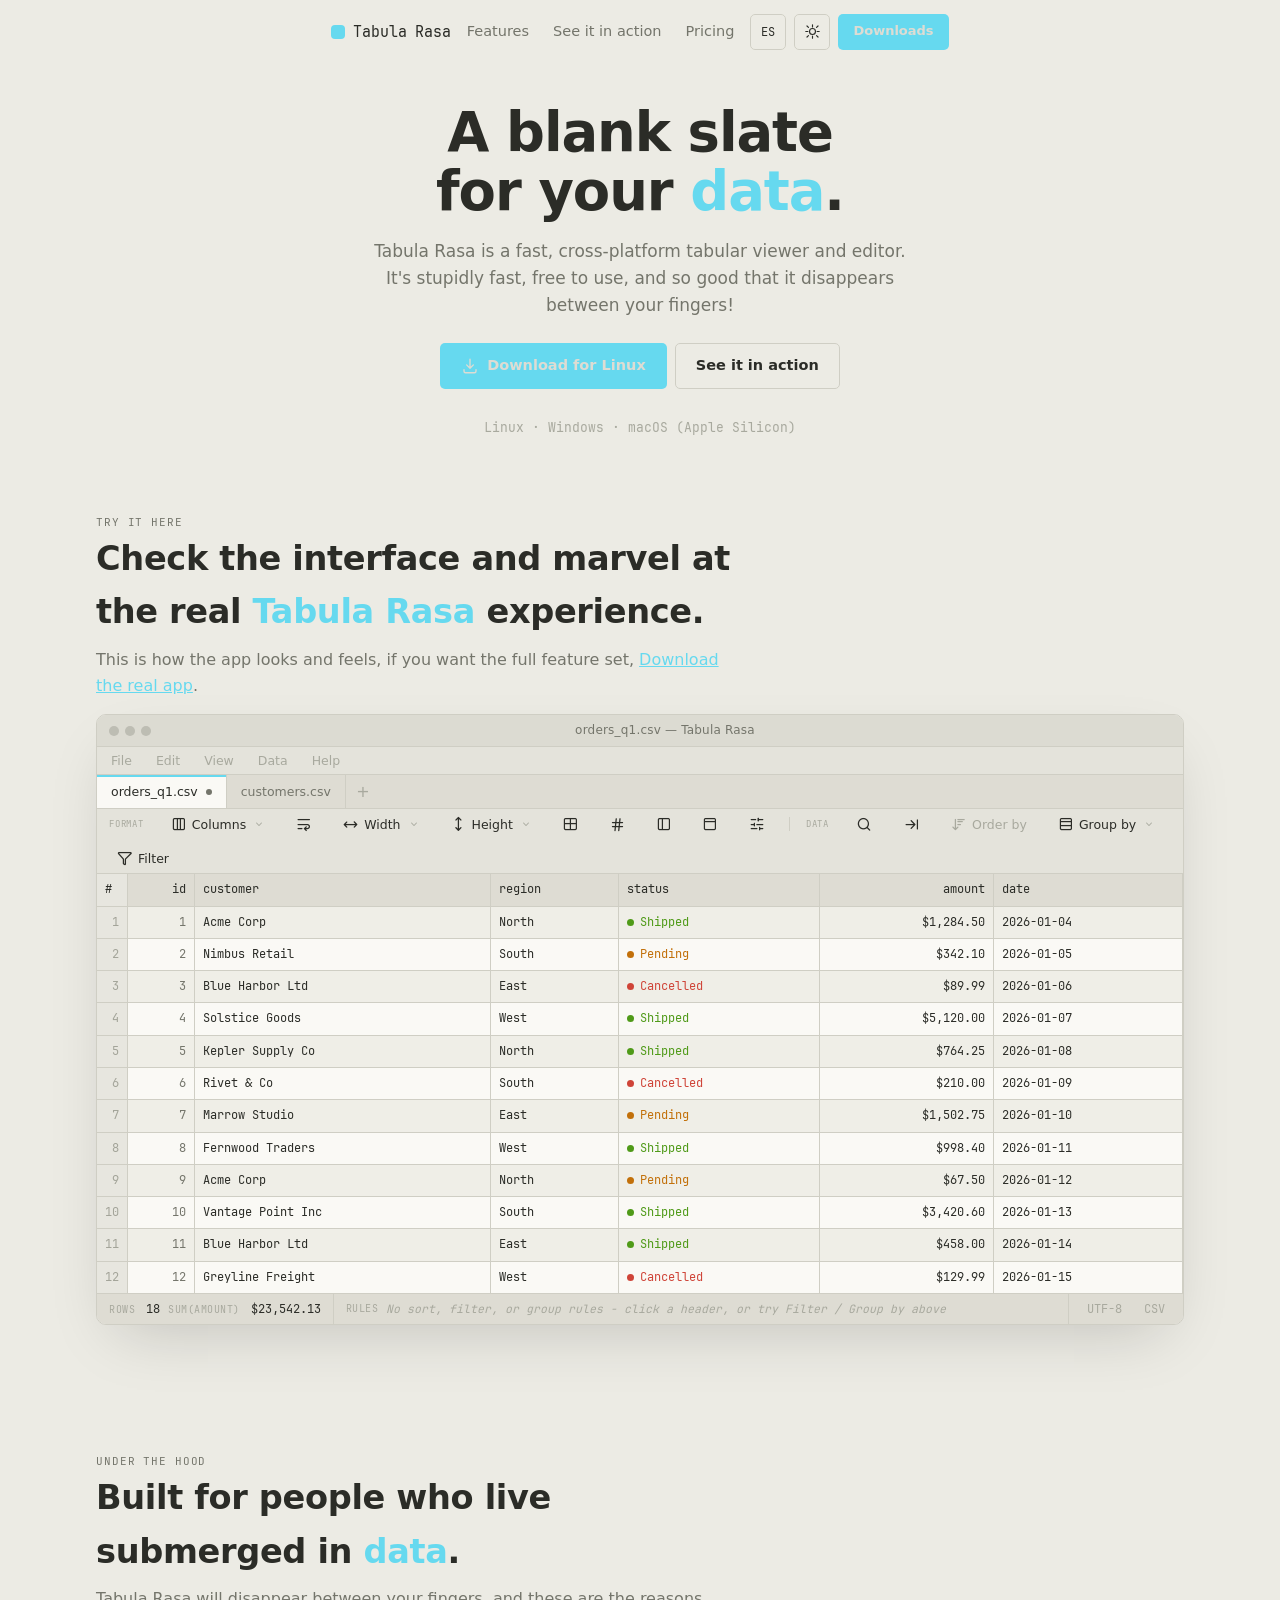
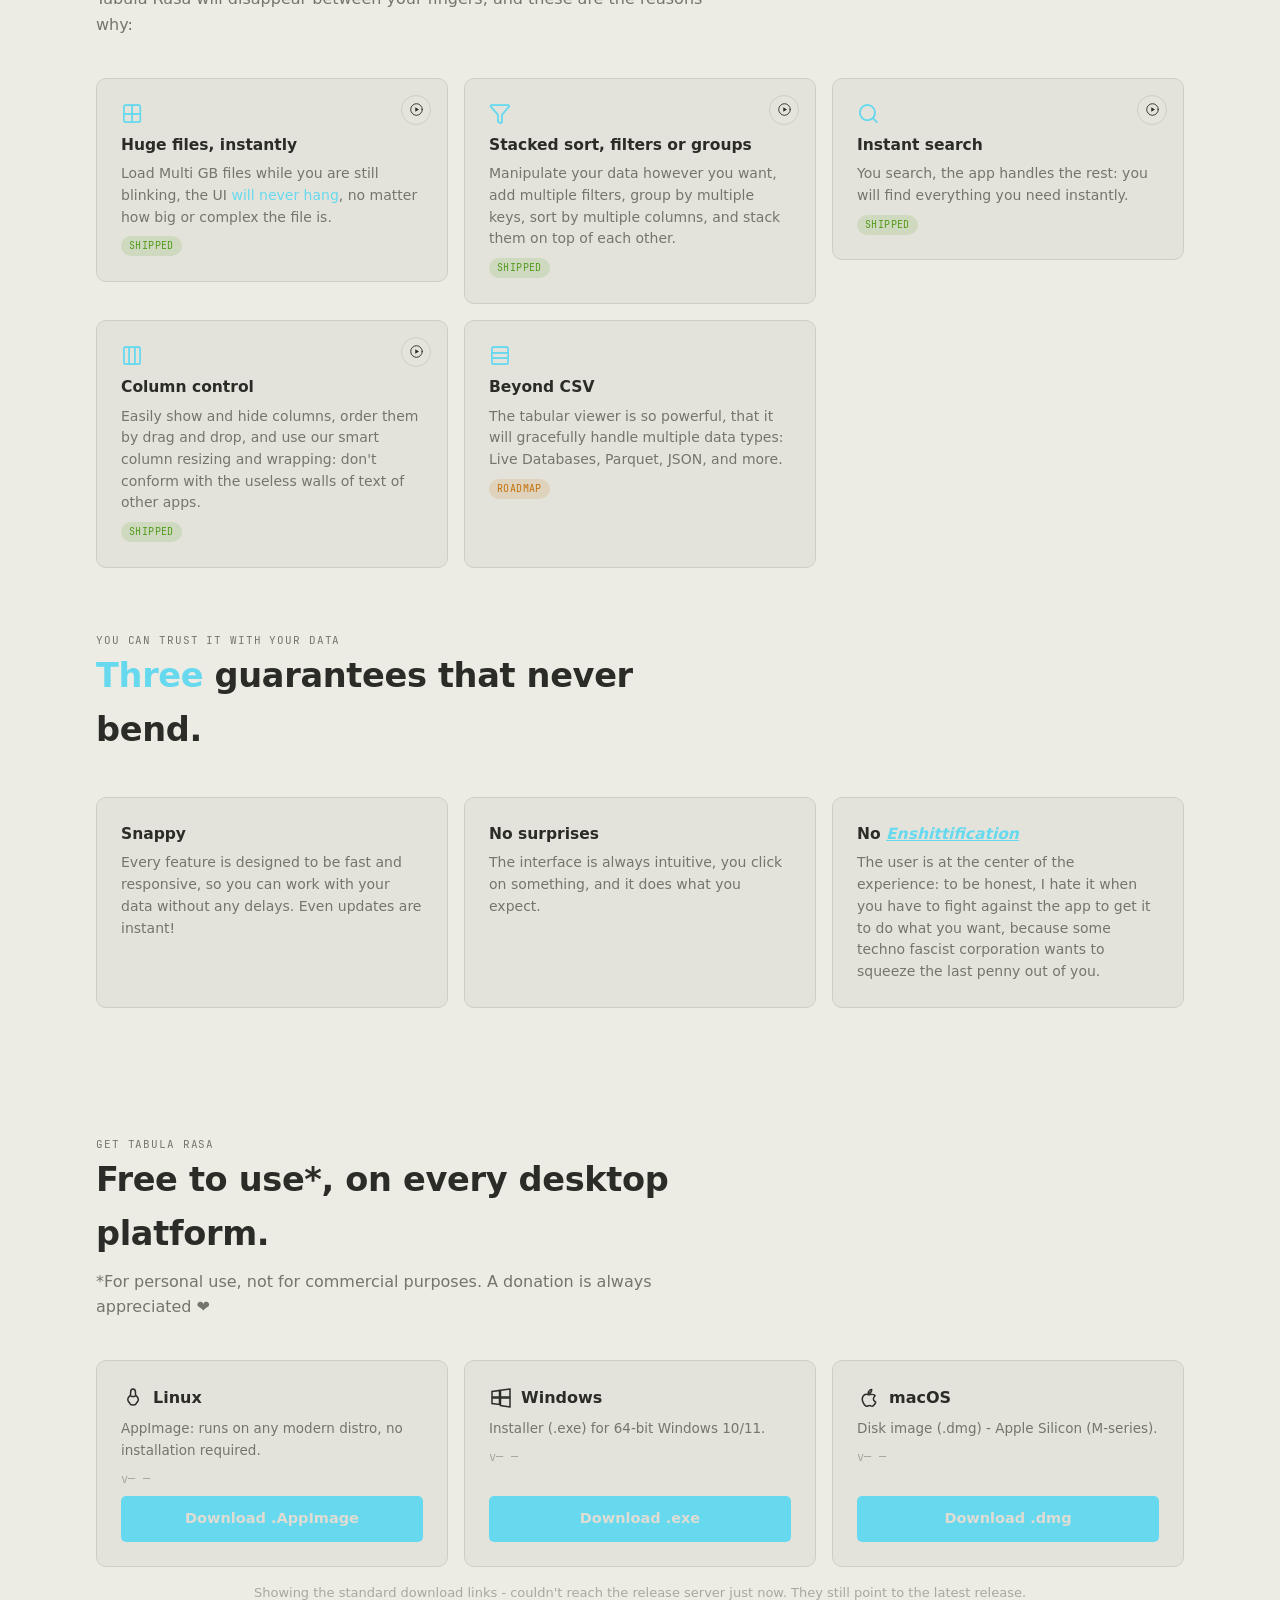
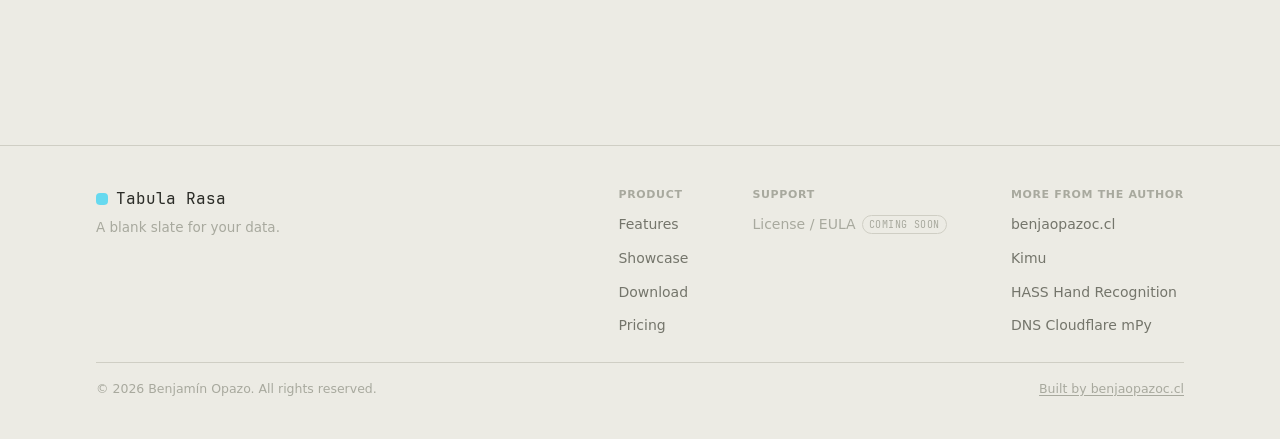
==== commit 73b77661: "Pricing" ====
--- a/site/index.html
+++ b/site/index.html
@@ -74,6 +74,7 @@
                     <a href="#showcase" data-i18n="nav.showcase"
                         >See it in action</a
                     >
+                    <a href="pricing.html" data-i18n="nav.pricing">Pricing</a>
                 </nav>
 
                 <div class="header-actions">
@@ -689,6 +690,13 @@
                                         >Download</a
                                     >
                                 </li>
+                                <li>
+                                    <a
+                                        href="pricing.html"
+                                        data-i18n="footer.link_pricing"
+                                        >Pricing</a
+                                    >
+                                </li>
                             </ul>
                         </div>
                         <div class="footer-col">
--- a/site/assets/css/styles.css
+++ b/site/assets/css/styles.css
@@ -20,6 +20,7 @@
     17. Responsive
     18. Reduced motion / accessibility
     19. Ambient background grid (decorative)
+    20. Pricing page
    ========================================================================== */
 
 /* ---- 1. Reset + fonts --------------------------------------------------- */
@@ -228,6 +229,11 @@
 
 .main-nav a:hover {
     color: var(--text);
+}
+
+.main-nav a.is-current {
+    color: var(--text);
+    font-weight: 600;
 }
 
 .header-actions {
@@ -1633,3 +1639,139 @@
         transparent 70%
     );
 }
+
+/* ---- 20. Pricing page ------------------------------------------------------------- */
+
+.pricing-grid {
+    display: grid;
+    grid-template-columns: 1fr;
+    gap: var(--space-3);
+    margin-bottom: var(--space-5);
+}
+
+@media (min-width: 640px) {
+    .pricing-grid {
+        grid-template-columns: repeat(2, 1fr);
+    }
+}
+
+.pricing-card .pricing-price {
+    font-size: 2rem;
+    font-weight: 700;
+    letter-spacing: -0.02em;
+    margin: var(--space-2) 0;
+}
+
+.pricing-card:not(.is-enterprise) .pricing-price {
+    color: var(--accent);
+}
+
+.pricing-card.is-enterprise .pricing-price {
+    font-size: 1.4rem;
+}
+
+.pricing-table-scroll {
+    overflow-x: auto;
+    border: 1px solid var(--border);
+    border-radius: var(--radius-lg);
+    margin-bottom: var(--space-5);
+}
+
+.pricing-table {
+    width: 100%;
+    min-width: 480px;
+    border-collapse: collapse;
+    background: var(--panel);
+}
+
+.pricing-table th,
+.pricing-table td {
+    padding: var(--space-2) var(--space-3);
+    text-align: left;
+    border-bottom: 1px solid var(--border);
+    font-size: 14px;
+}
+
+.pricing-table th {
+    font-family: var(--font-mono);
+    font-size: 11px;
+    text-transform: uppercase;
+    letter-spacing: 0.05em;
+    color: var(--faint);
+    font-weight: 700;
+    background: var(--panel-2);
+}
+
+.pricing-table th:not(:first-child),
+.pricing-table td:not(:first-child) {
+    text-align: center;
+}
+
+.pricing-table tbody tr:last-child th,
+.pricing-table tbody tr:last-child td {
+    border-bottom: none;
+}
+
+.pricing-check {
+    display: inline-flex;
+    color: var(--accent);
+}
+
+.pricing-check svg {
+    width: 18px;
+    height: 18px;
+}
+
+.pricing-cta-row {
+    display: grid;
+    grid-template-columns: 1fr;
+    gap: var(--space-4);
+    text-align: center;
+}
+
+@media (min-width: 640px) {
+    .pricing-cta-row {
+        grid-template-columns: repeat(2, 1fr);
+    }
+}
+
+.pricing-cta-col {
+    display: flex;
+    flex-direction: column;
+    align-items: center;
+    gap: var(--space-2);
+}
+
+/* More visually prominent than .btn-primary - sits directly under the
+   Download CTA, on purpose (see docs/decisions/pricing.md). */
+.btn-donate {
+    height: 52px;
+    padding: 0 28px;
+    font-size: 15.5px;
+    background: var(--accent);
+    color: var(--panel-2);
+    box-shadow: 0 0 0 4px color-mix(in srgb, var(--accent) 20%, transparent),
+        0 12px 28px -10px color-mix(in srgb, var(--accent) 60%, transparent);
+}
+
+.btn-donate:hover {
+    filter: brightness(1.06);
+    transform: translateY(-2px);
+}
+
+/* Honest stub, same convention as .footer-stub - not a real destination
+   yet, styled to look intentionally inert rather than broken. */
+.btn-stub {
+    display: inline-flex;
+    align-items: center;
+    justify-content: center;
+    height: 46px;
+    padding: 0 20px;
+    border-radius: var(--radius-sm);
+    font-size: 14.5px;
+    font-weight: 600;
+    border: 1px dashed var(--border);
+    color: var(--faint);
+    cursor: not-allowed;
+    white-space: nowrap;
+}
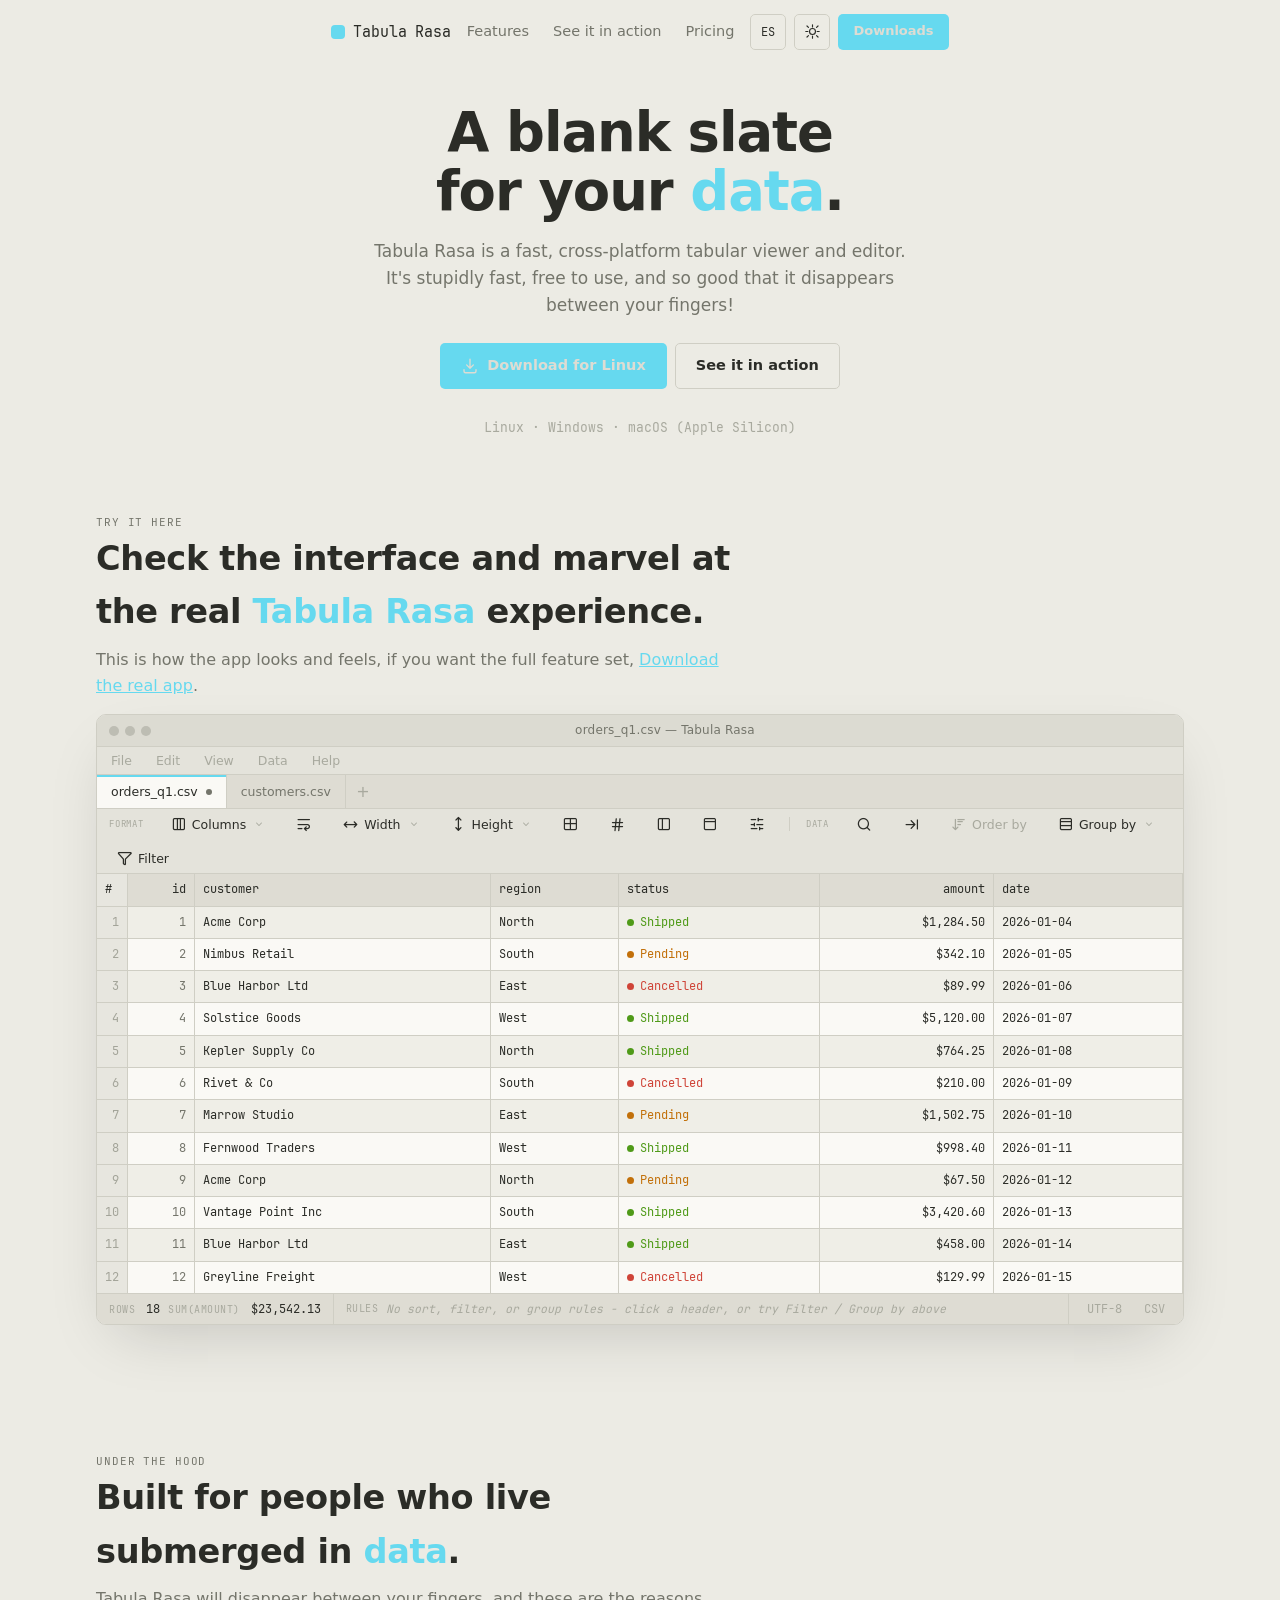
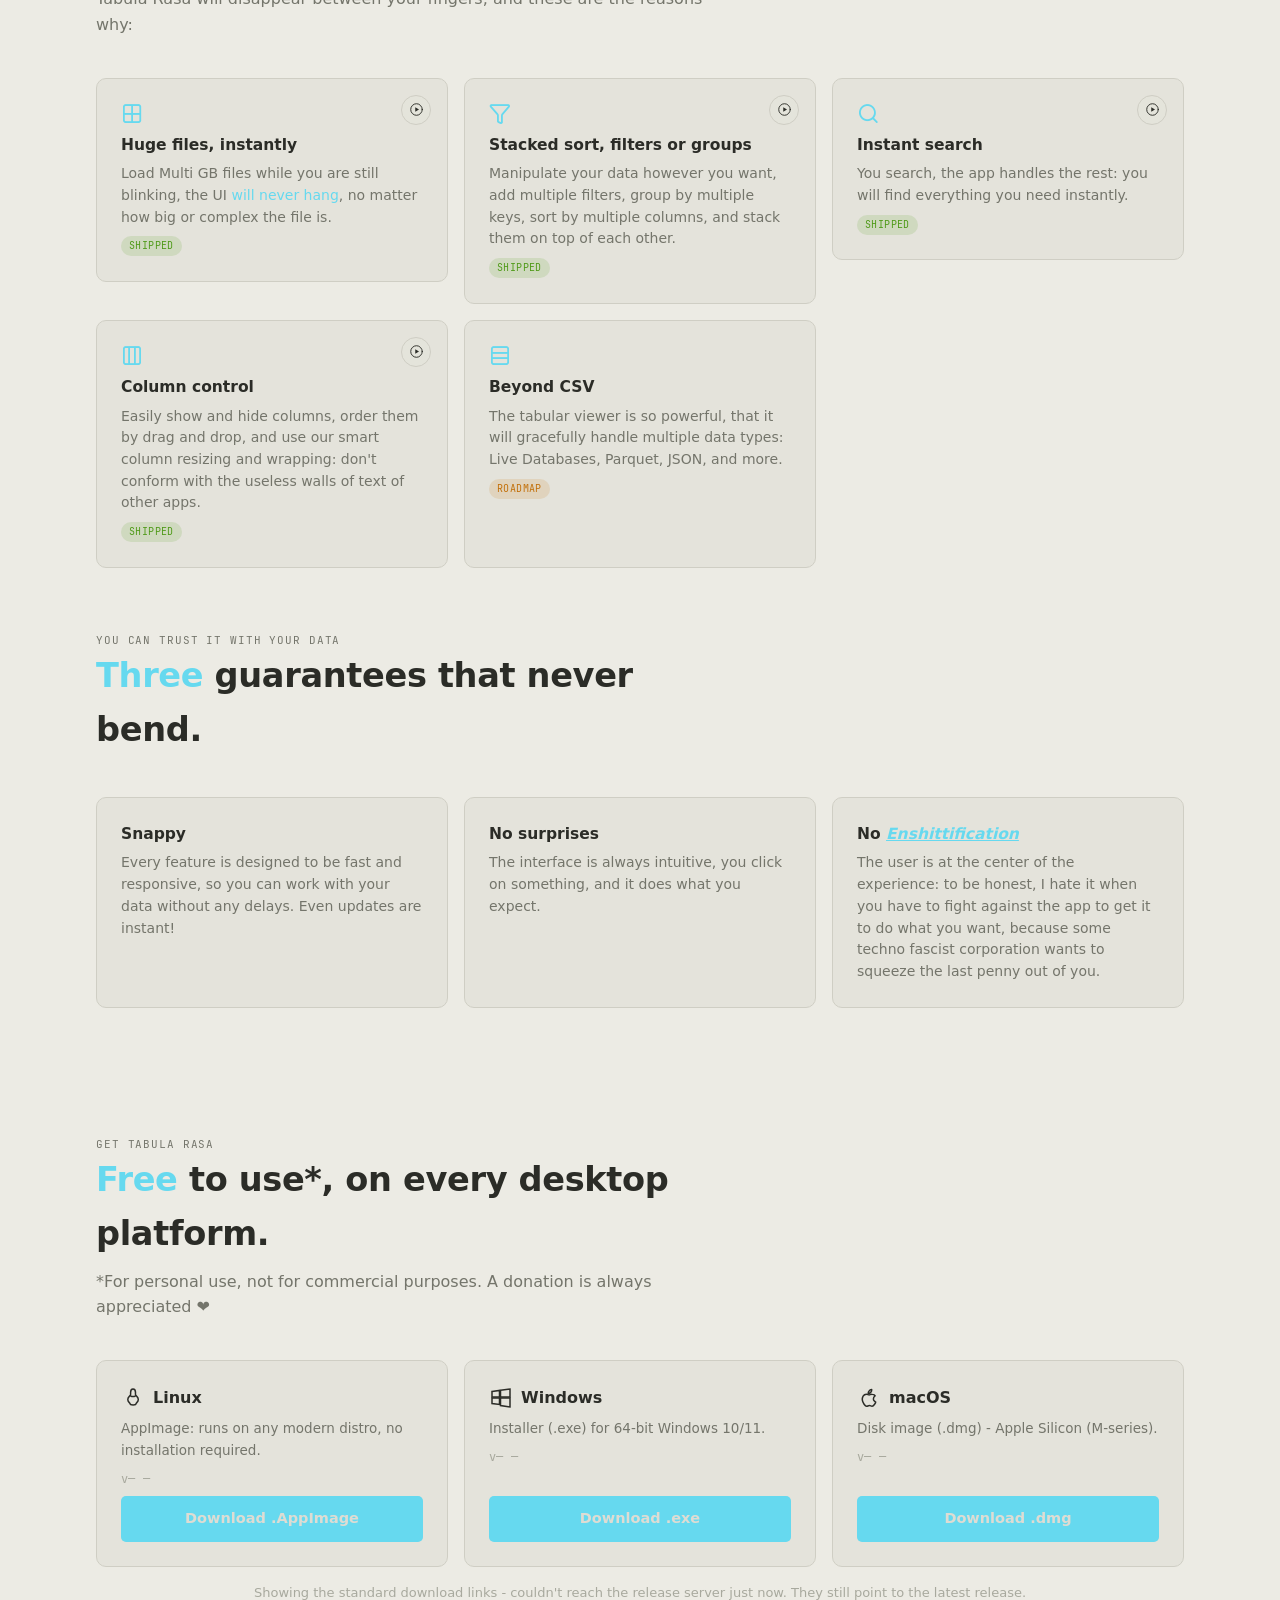
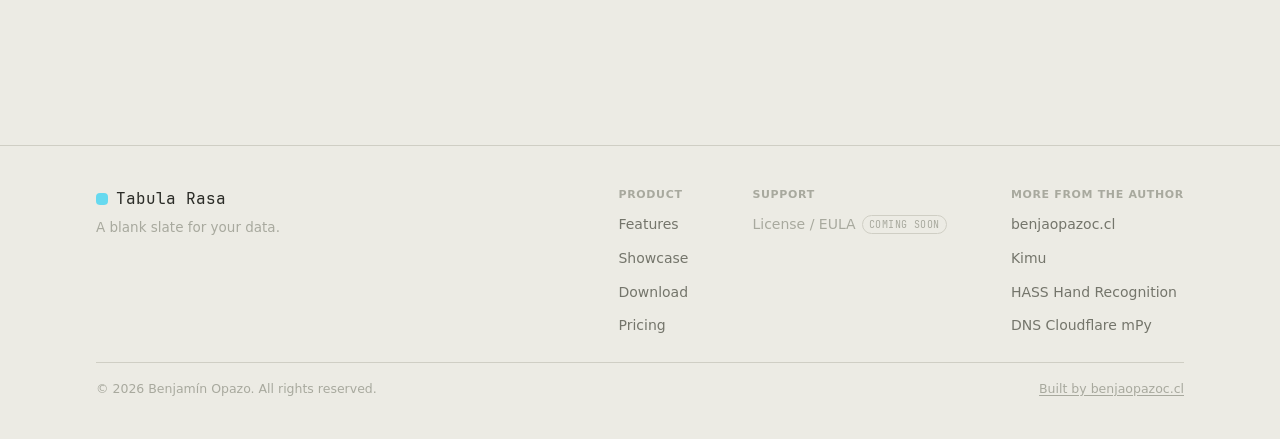
==== commit b72082cf: "Pricing" ====
--- a/site/index.html
+++ b/site/index.html
@@ -516,8 +516,9 @@
                         <p class="eyebrow" data-i18n="download.eyebrow">
                             Get Tabula Rasa
                         </p>
-                        <h2 data-i18n="download.title">
-                            Free to use, on every desktop platform.
+                        <h2 data-i18n-html="download.title_html">
+                            <span class="accent-text">Free</span> to use, on
+                            every desktop platform.
                         </h2>
                         <p data-i18n="download.desc">
                             No account, no trial timer. An occasional,
--- a/site/assets/css/styles.css
+++ b/site/assets/css/styles.css
@@ -1647,12 +1647,33 @@
     grid-template-columns: 1fr;
     gap: var(--space-3);
     margin-bottom: var(--space-5);
+    align-items: stretch;
 }
 
 @media (min-width: 640px) {
     .pricing-grid {
         grid-template-columns: repeat(2, 1fr);
     }
+}
+
+/* Cards are the actual decision point now (title, price, highlights, CTA) -
+   the table below is supporting detail, not a duplicate action surface. */
+.pricing-card {
+    display: flex;
+    flex-direction: column;
+}
+
+.pricing-card h2 {
+    font-size: 1.3rem;
+    margin: 0;
+}
+
+.pricing-card:not(.is-enterprise) h2 {
+    color: var(--accent);
+}
+
+.pricing-card.is-enterprise {
+    border-color: var(--accent-soft);
 }
 
 .pricing-card .pricing-price {
@@ -1670,11 +1691,65 @@
     font-size: 1.4rem;
 }
 
+.pricing-highlights {
+    list-style: none;
+    margin: var(--space-3) 0 0;
+    padding: 0;
+    display: flex;
+    flex-direction: column;
+    gap: var(--space-2);
+}
+
+.pricing-highlights li {
+    display: flex;
+    align-items: flex-start;
+    gap: 10px;
+    font-size: 14px;
+    color: var(--dim);
+}
+
+.pricing-highlights .pricing-check {
+    margin-top: 2px;
+    flex-shrink: 0;
+}
+
+.pricing-card-actions {
+    display: flex;
+    flex-direction: column;
+    align-items: center;
+    gap: var(--space-2);
+    margin-top: var(--space-4);
+    padding-top: var(--space-4);
+    border-top: 1px solid var(--border);
+}
+
+.pricing-card-actions .btn,
+.pricing-card-actions .btn-stub {
+    width: 100%;
+}
+
+/* Deliberately a plain text link, not a button - donating shouldn't compete
+   visually with the Download action it sits under (docs/decisions/pricing.md). */
+.pricing-donate-link {
+    font-size: 13.5px;
+    color: var(--dim);
+    text-decoration: underline;
+    text-decoration-color: var(--border);
+    text-underline-offset: 3px;
+}
+
+.pricing-donate-link:hover {
+    color: var(--accent);
+    text-decoration-color: var(--accent);
+}
+
 .pricing-table-scroll {
     overflow-x: auto;
     border: 1px solid var(--border);
     border-radius: var(--radius-lg);
     margin-bottom: var(--space-5);
+    max-width: 760px;
+    margin-inline: auto;
 }
 
 .pricing-table {
@@ -1692,19 +1767,29 @@
     font-size: 14px;
 }
 
+.pricing-table th:first-child,
+.pricing-table td:first-child {
+    width: 46%;
+}
+
+.pricing-table th:not(:first-child),
+.pricing-table td:not(:first-child) {
+    width: 27%;
+    text-align: center;
+}
+
 .pricing-table th {
     font-family: var(--font-mono);
-    font-size: 11px;
+    font-size: 12px;
     text-transform: uppercase;
     letter-spacing: 0.05em;
-    color: var(--faint);
+    color: var(--text);
     font-weight: 700;
     background: var(--panel-2);
 }
 
-.pricing-table th:not(:first-child),
-.pricing-table td:not(:first-child) {
-    text-align: center;
+.pricing-table th:not(:first-child) {
+    color: var(--accent);
 }
 
 .pricing-table tbody tr:last-child th,
@@ -1720,43 +1805,6 @@
 .pricing-check svg {
     width: 18px;
     height: 18px;
-}
-
-.pricing-cta-row {
-    display: grid;
-    grid-template-columns: 1fr;
-    gap: var(--space-4);
-    text-align: center;
-}
-
-@media (min-width: 640px) {
-    .pricing-cta-row {
-        grid-template-columns: repeat(2, 1fr);
-    }
-}
-
-.pricing-cta-col {
-    display: flex;
-    flex-direction: column;
-    align-items: center;
-    gap: var(--space-2);
-}
-
-/* More visually prominent than .btn-primary - sits directly under the
-   Download CTA, on purpose (see docs/decisions/pricing.md). */
-.btn-donate {
-    height: 52px;
-    padding: 0 28px;
-    font-size: 15.5px;
-    background: var(--accent);
-    color: var(--panel-2);
-    box-shadow: 0 0 0 4px color-mix(in srgb, var(--accent) 20%, transparent),
-        0 12px 28px -10px color-mix(in srgb, var(--accent) 60%, transparent);
-}
-
-.btn-donate:hover {
-    filter: brightness(1.06);
-    transform: translateY(-2px);
 }
 
 /* Honest stub, same convention as .footer-stub - not a real destination
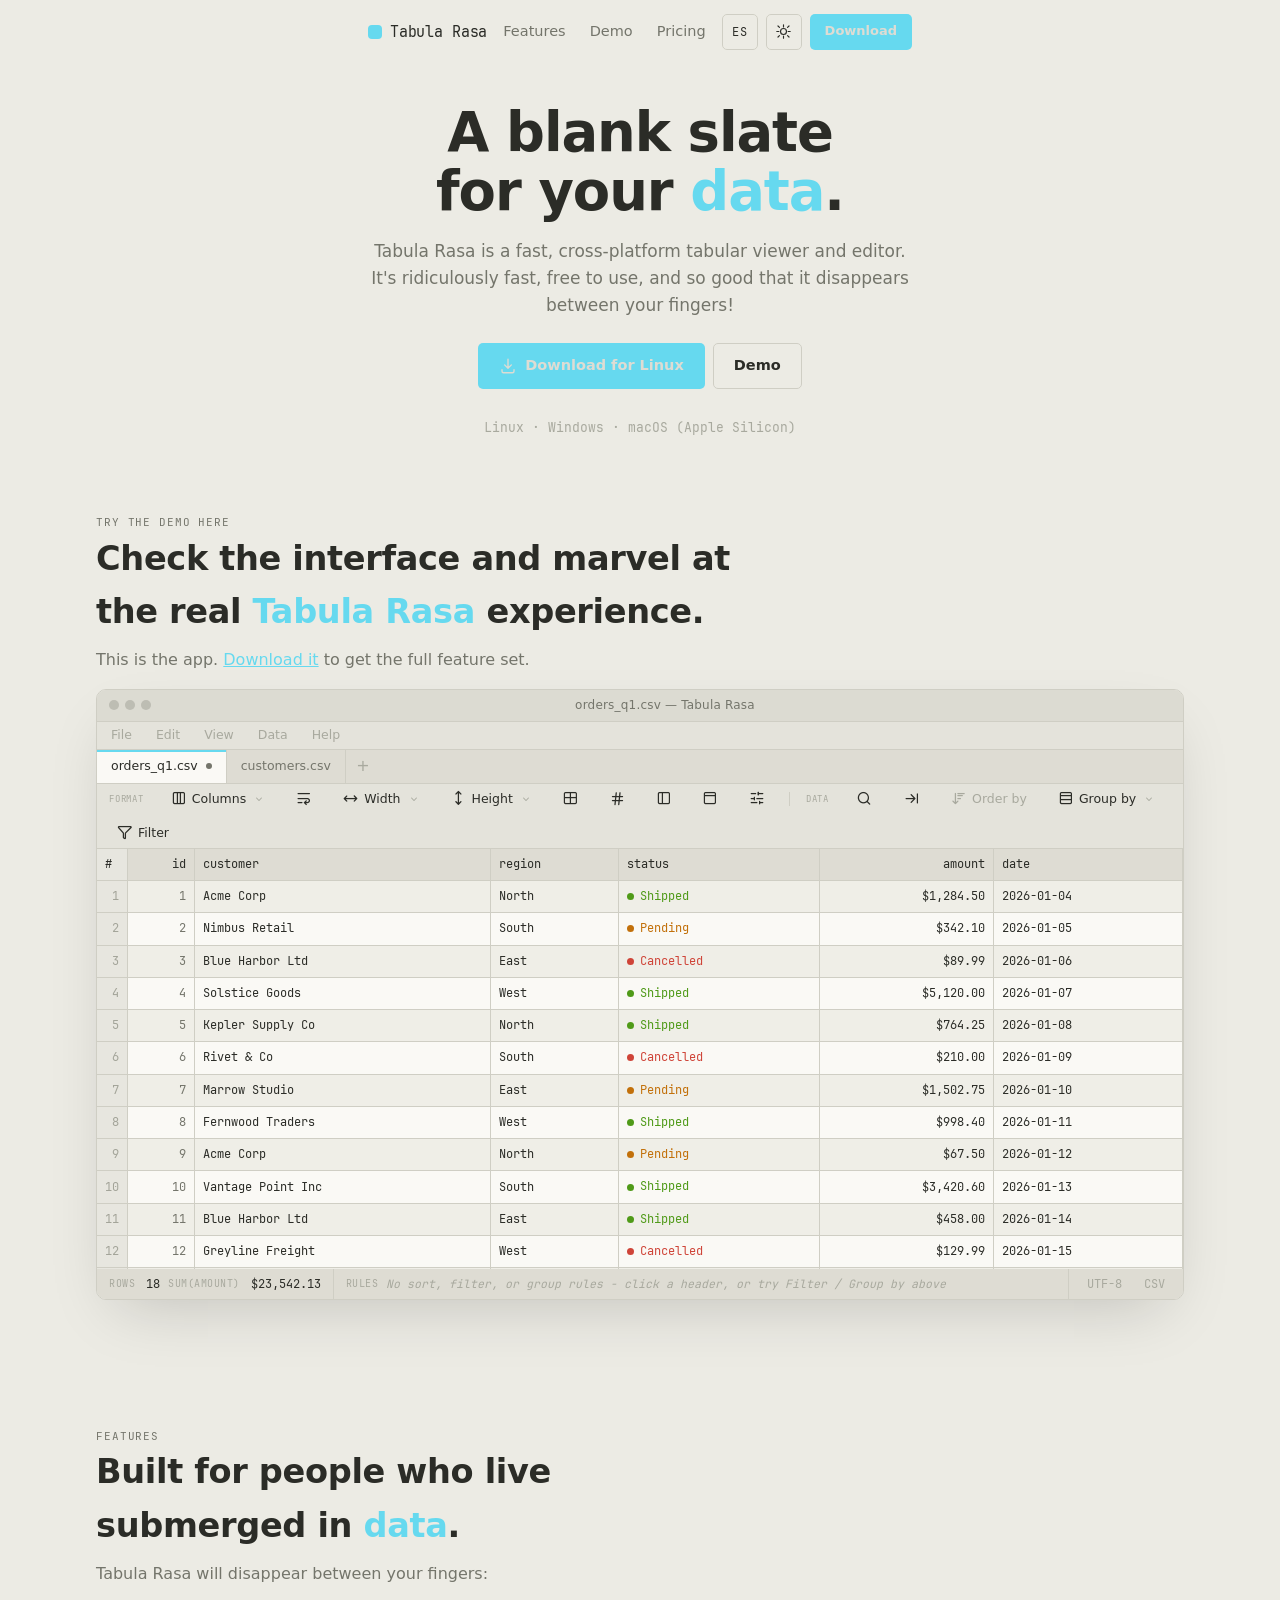
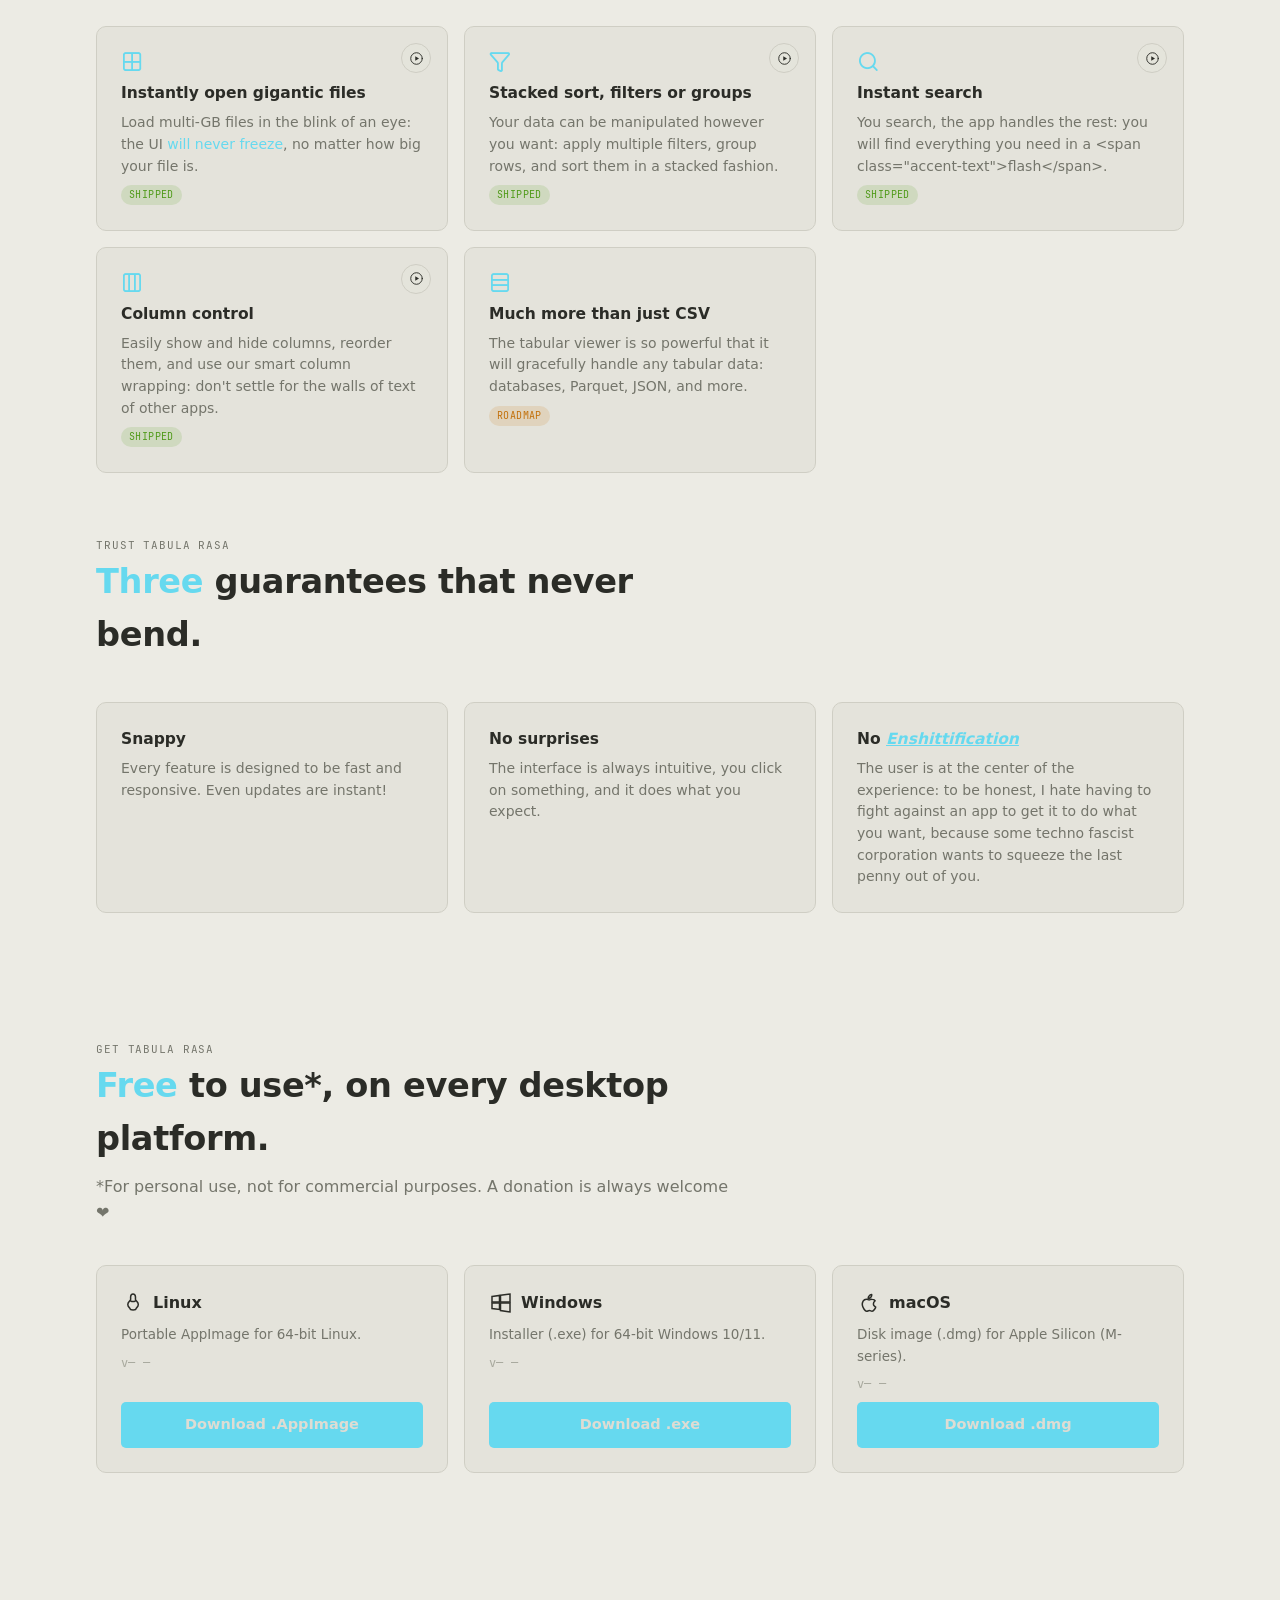
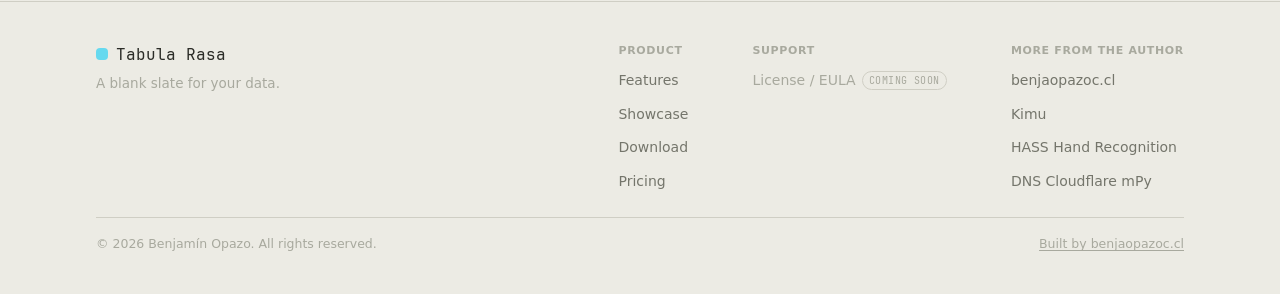
==== commit fec726c6: "Update Texts" ====
--- a/site/index.html
+++ b/site/index.html
@@ -4,12 +4,12 @@
         <meta charset="UTF-8" />
         <meta name="viewport" content="width=device-width, initial-scale=1.0" />
         <title data-i18n="meta.title">
-            Tabula Rasa - a blank slate for your data
+            Tabula Rasa: a blank slate for your data
         </title>
         <meta
             name="description"
             data-i18n-attr="content:meta.description"
-            content="Tabula Rasa is a fast, cross-platform CSV viewer and editor built in Rust. Opens huge files instantly, never hangs, and feels like Sublime Text for tabular data. Free to use, for Linux, Windows and macOS."
+            content="Tabula Rasa is a fast, cross-platform tabular viewer and editor written in Rust. Instantly opens massive files and it's free to use."
         />
         <meta name="author" content="Benjamín Opazo" />
 
@@ -17,12 +17,12 @@
         <meta
             property="og:title"
             data-i18n-attr="content:meta.og_title"
-            content="Tabula Rasa - a blank slate for your data"
+            content="Tabula Rasa: a blank slate for your data"
         />
         <meta
             property="og:description"
             data-i18n-attr="content:meta.og_description"
-            content="A fast, cross-platform CSV viewer/editor. Opens huge files instantly and never hangs. Free to use."
+            content="A fast, cross-platform tabular viewer/editor. Instantly opens massive files and it's free to use."
         />
         <meta property="og:url" content="https://tabularasa.cl" />
         <meta name="twitter:card" content="summary" />
@@ -72,7 +72,7 @@
                 <nav class="main-nav" aria-label="Primary">
                     <a href="#features" data-i18n="nav.features">Features</a>
                     <a href="#showcase" data-i18n="nav.showcase"
-                        >See it in action</a
+                        >Demo</a
                     >
                     <a href="pricing.html" data-i18n="nav.pricing">Pricing</a>
                 </nav>
@@ -92,7 +92,7 @@
                         id="theme-toggle"
                         type="button"
                         data-i18n-attr="aria-label:theme_toggle.aria_label"
-                        aria-label="Toggle dark / light theme"
+                        aria-label="Toggle theme"
                     >
                         <svg
                             class="icon-sun"
@@ -139,10 +139,9 @@
                     <span class="accent-text">data</span>.
                 </h1>
                 <p class="hero-sub" data-i18n="hero.subtitle">
-                    Tabula Rasa is a fast, cross-platform CSV viewer and editor.
-                    It opens huge files instantly, never hangs on bad data, and
-                    feels like a tool you keep open all day - closer to Sublime
-                    Text than to a spreadsheet.
+                    Tabula Rasa is a fast, cross-platform tabular viewer and
+                    editor. It's ridiculously fast, free to use, and so good
+                    that it disappears between your fingers!
                 </p>
                 <div class="hero-ctas">
                     <div class="hero-cta-row">
@@ -174,12 +173,12 @@
                             class="btn btn-secondary"
                             href="#showcase"
                             data-i18n="hero.cta_showcase"
-                            >See it in action</a
+                            >Demo</a
                         >
                     </div>
                     <p class="hero-meta" data-i18n-html="hero.meta">
-                        Linux &middot; Windows &middot; macOS (Apple Silicon) -
-                        no account required.
+                        Linux &middot; Windows &middot; macOS (Apple
+                        Silicon)
                     </p>
                 </div>
             </section>
@@ -189,15 +188,17 @@
                 <div class="container">
                     <div class="section-head section-head-tight">
                         <p class="eyebrow" data-i18n="showcase.eyebrow">
-                            Try it here
+                            Try the demo here
                         </p>
                         <h2 data-i18n-html="showcase.title">
-                            This is the real interface - hardcoded, but
-                            interactive.
+                            Check the interface and marvel at the real
+                            <span class="accent-text">Tabula Rasa</span>
+                            experience.
                         </h2>
                         <p data-i18n-html="showcase.desc">
-                            Same pixels as the app, frozen sample data - sort,
-                            group, filter, or search below.
+                            This is the app.
+                            <a href="#download" class="accent-text">Download
+                            it</a> to get the full feature set.
                         </p>
                     </div>
 
@@ -206,7 +207,7 @@
                         id="tr-demo-root"
                         tabindex="0"
                         data-i18n-attr="aria-label:showcase.aria_label"
-                        aria-label="Interactive Tabula Rasa demo - hardcoded sample data"
+                        aria-label="Interactive Tabula Rasa demo"
                     >
                         <!-- Rendered by assets/js/demo-table.js - deliberately NOT translated,
                see docs/decisions/i18n.md: it replicates the real (English-only) app. -->
@@ -220,8 +221,7 @@
                                 data-i18n="showcase.noscript"
                             >
                                 This interactive preview needs JavaScript.
-                                Download the real app below - it needs no
-                                JavaScript at all.
+                                Download the app below.
                             </p>
                         </noscript>
                     </div>
@@ -233,14 +233,14 @@
                 <div class="container">
                     <div class="section-head">
                         <p class="eyebrow" data-i18n="features.eyebrow">
-                            Under the hood
+                            Features
                         </p>
                         <h2 data-i18n-html="features.title">
-                            Built for people who live in tabular data.
+                            Built for people who live submerged in
+                            <span class="accent-text">data</span>.
                         </h2>
                         <p data-i18n="features.desc">
-                            Every feature above is real - here's the fuller
-                            list, and what's still on the way.
+                            Tabula Rasa will disappear between your fingers:
                         </p>
                     </div>
 
@@ -258,12 +258,14 @@
                                         >&#xe4ff;</span
                                     >
                                     <h3 data-i18n="features.card1.title">
-                                        Huge files, instantly
+                                        Instantly open gigantic files
                                     </h3>
                                     <p data-i18n-html="features.card1.desc">
-                                        Multi-gigabyte CSVs load in the background - the
-                                        UI never hangs while a big file opens, and you
-                                        get a first paint immediately.
+                                        Load multi-GB files in the blink of
+                                        an eye: the UI
+                                        <span class="accent-text">will never
+                                        freeze</span>, no matter how big
+                                        your file is.
                                     </p>
                                     <span
                                         class="status-pill is-shipped"
@@ -300,13 +302,13 @@
                                         >&#xe0dc;</span
                                     >
                                     <h3 data-i18n="features.card2.title">
-                                        Filter, sort, group by
+                                        Stacked sort, filters or groups
                                     </h3>
                                     <p data-i18n="features.card2.desc">
-                                        Click a header to sort, stack multiple keys,
-                                        group rows into collapsible bands, and build
-                                        filters - all reflected as removable rule pills
-                                        in the status bar.
+                                        Your data can be manipulated however
+                                        you want: apply multiple filters,
+                                        group rows, and sort them in a
+                                        stacked fashion.
                                     </p>
                                     <span
                                         class="status-pill is-shipped"
@@ -346,10 +348,9 @@
                                         Instant search
                                     </h3>
                                     <p data-i18n="features.card3.desc">
-                                        A find bar highlights every match live across
-                                        the whole file, with a density rail showing
-                                        where matches cluster, without ever filtering
-                                        rows out.
+                                        You search, the app handles the
+                                        rest: you will find everything you
+                                        need in a <span class="accent-text">flash</span>.
                                     </p>
                                     <span
                                         class="status-pill is-shipped"
@@ -389,9 +390,10 @@
                                         Column control
                                     </h3>
                                     <p data-i18n="features.card4.desc">
-                                        Show/hide columns, auto-fit or fix widths, wrap
-                                        text, freeze panes - the grid adapts to the
-                                        shape of your data, not the other way around.
+                                        Easily show and hide columns,
+                                        reorder them, and use our smart
+                                        column wrapping: don't settle for
+                                        the walls of text of other apps.
                                     </p>
                                     <span
                                         class="status-pill is-shipped"
@@ -419,11 +421,11 @@
                             <span class="icon" aria-hidden="true"
                                 >&#xe58a;</span
                             >
-                            <h3 data-i18n="features.card5.title">Beyond CSV</h3>
+                            <h3 data-i18n="features.card5.title">Much more than just CSV</h3>
                             <p data-i18n="features.card5.desc">
-                                Built as a semi-universal tabular viewer from
-                                day one - Parquet, JSON and more are the natural
-                                next formats, not a rewrite.
+                                The tabular viewer is so powerful that it
+                                will gracefully handle any tabular data:
+                                databases, Parquet, JSON, and more.
                             </p>
                             <span
                                 class="status-pill is-roadmap"
@@ -467,42 +469,43 @@
                 <div class="container">
                     <div class="section-head">
                         <p class="eyebrow" data-i18n="trust.eyebrow">
-                            You can trust it with your data
+                            Trust Tabula Rasa
                         </p>
                         <h2 data-i18n-html="trust.title">
-                            Three guarantees that never bend.
+                            <span class="accent-text">Three</span>
+                            guarantees that never bend.
                         </h2>
                     </div>
                     <div class="feature-grid">
                         <article class="feature-card">
                             <h3 data-i18n="trust.card1.title">
-                                What you see is real
+                                Snappy
                             </h3>
                             <p data-i18n="trust.card1.desc">
-                                The app never silently shows coerced, truncated,
-                                or placeholder values as if they were your
-                                file's actual content. If something can't be
-                                parsed, you're told.
+                                Every feature is designed to be fast and
+                                responsive. Even updates are instant!
                             </p>
                         </article>
                         <article class="feature-card">
                             <h3 data-i18n="trust.card2.title">
-                                No surprise data loss
+                                No surprises
                             </h3>
                             <p data-i18n="trust.card2.desc">
-                                If a file loaded in a lossy way, saving is
-                                guarded and you're clearly warned before
-                                anything is overwritten.
+                                The interface is always intuitive, you click
+                                on something, and it does what you expect.
                             </p>
                         </article>
                         <article class="feature-card">
                             <h3 data-i18n-html="trust.card3.title">
-                                Corrupt data can't hang it
+                                No
+                                <a href="https://en.wikipedia.org/wiki/Enshittification" target="_blank" rel="noopener" class="accent-text"><i>Enshittification</i></a>
                             </h3>
                             <p data-i18n="trust.card3.desc">
-                                Bad input may mean a failed or partial load - it
-                                never freezes or blocks the interface while you
-                                figure out why.
+                                The user is at the center of the experience:
+                                to be honest, I hate having to fight against
+                                an app to get it to do what you want,
+                                because some techno fascist corporation
+                                wants to squeeze the last penny out of you.
                             </p>
                         </article>
                     </div>
@@ -517,14 +520,12 @@
                             Get Tabula Rasa
                         </p>
                         <h2 data-i18n-html="download.title_html">
-                            <span class="accent-text">Free</span> to use, on
-                            every desktop platform.
+                            <span class="accent-text">Free</span> to use*,
+                            on every desktop platform.
                         </h2>
                         <p data-i18n="download.desc">
-                            No account, no trial timer. An occasional,
-                            easily-dismissable nag is the only thing a one-time
-                            lifetime pass ever removes - that's the whole
-                            monetization model.
+                            *For personal use, not for commercial purposes.
+                            A donation is always welcome ❤️
                         </p>
                     </div>
 
@@ -551,8 +552,7 @@
                                 <h3>Linux</h3>
                             </div>
                             <p data-i18n="download.linux.desc">
-                                AppImage - runs on any modern distro, no
-                                installation required.
+                                Portable AppImage for 64-bit Linux.
                             </p>
                             <div class="meta">
                                 <span class="dl-version">v&mdash;</span>
@@ -628,7 +628,8 @@
                                 <h3>macOS</h3>
                             </div>
                             <p data-i18n="download.macos.desc">
-                                Disk image (.dmg) - Apple Silicon (M-series).
+                                Disk image (.dmg) for Apple Silicon
+                                (M-series).
                             </p>
                             <div class="meta">
                                 <span class="dl-version">v&mdash;</span>
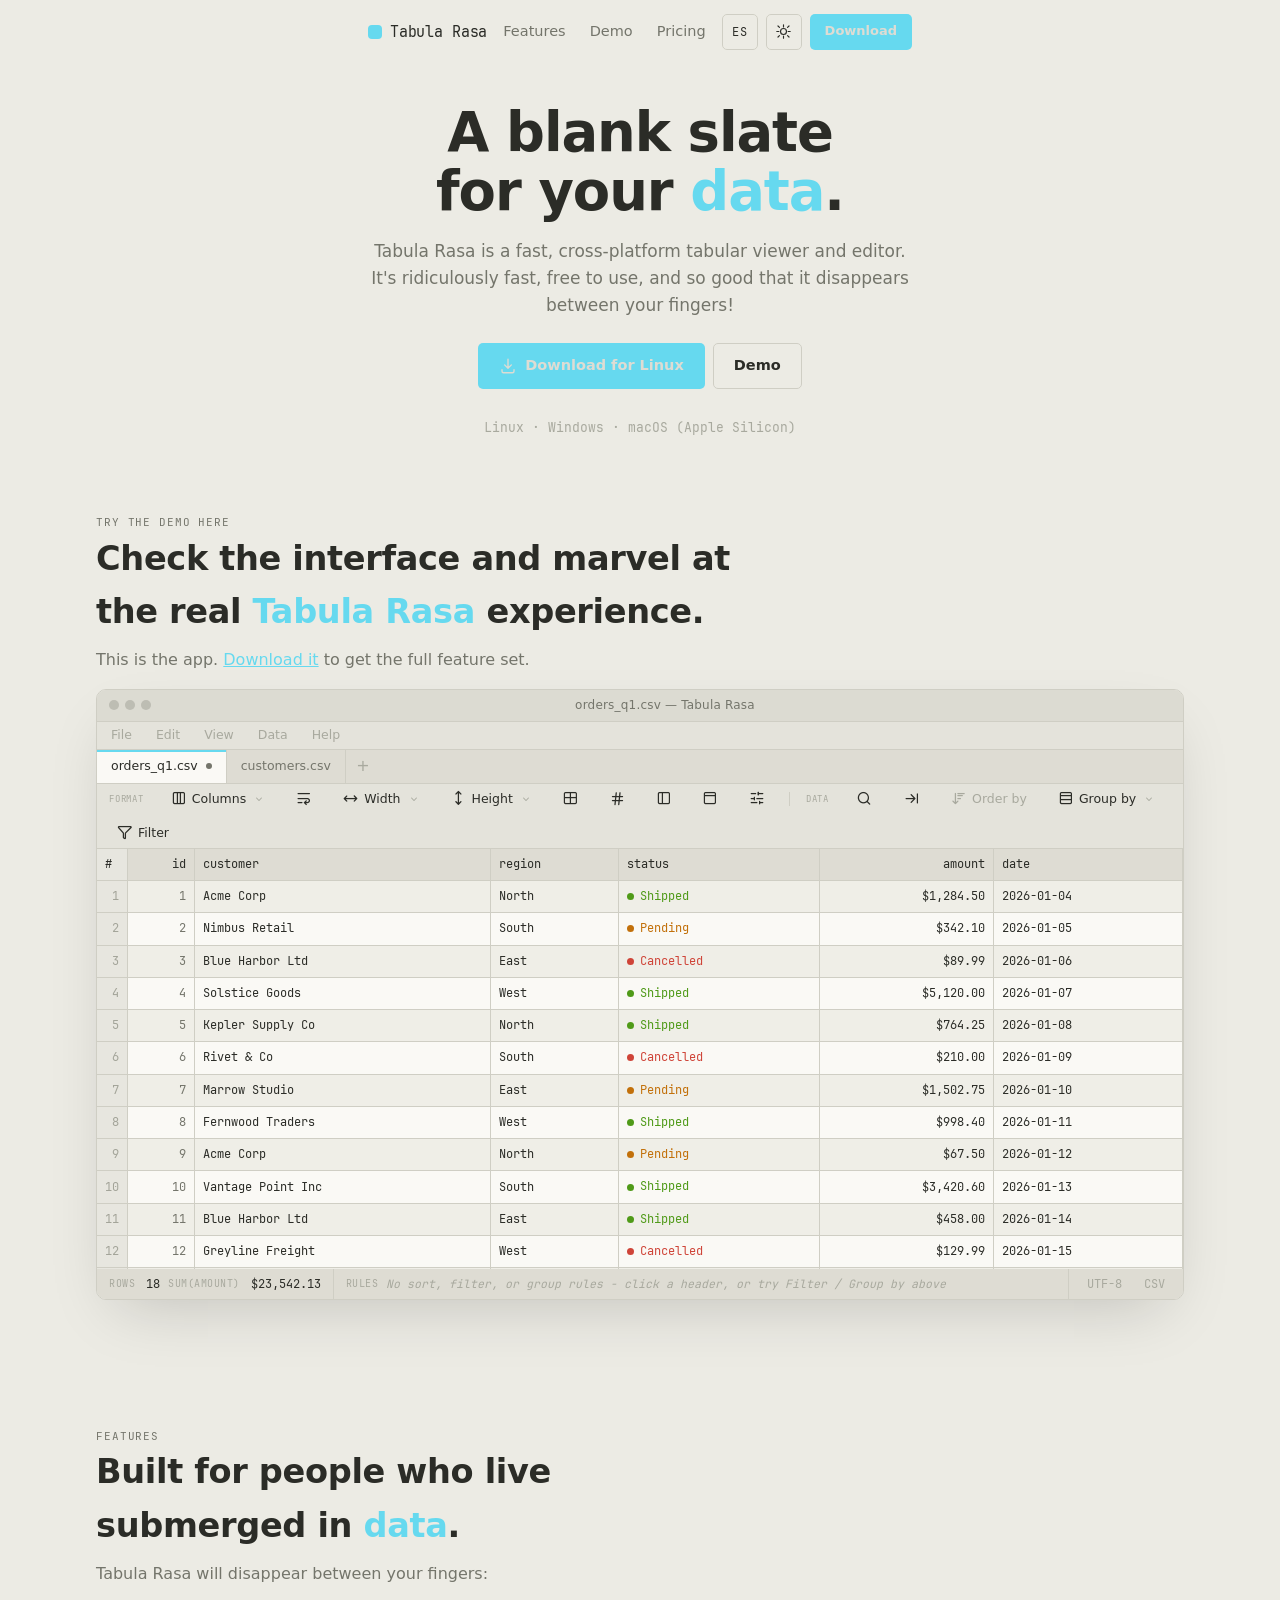
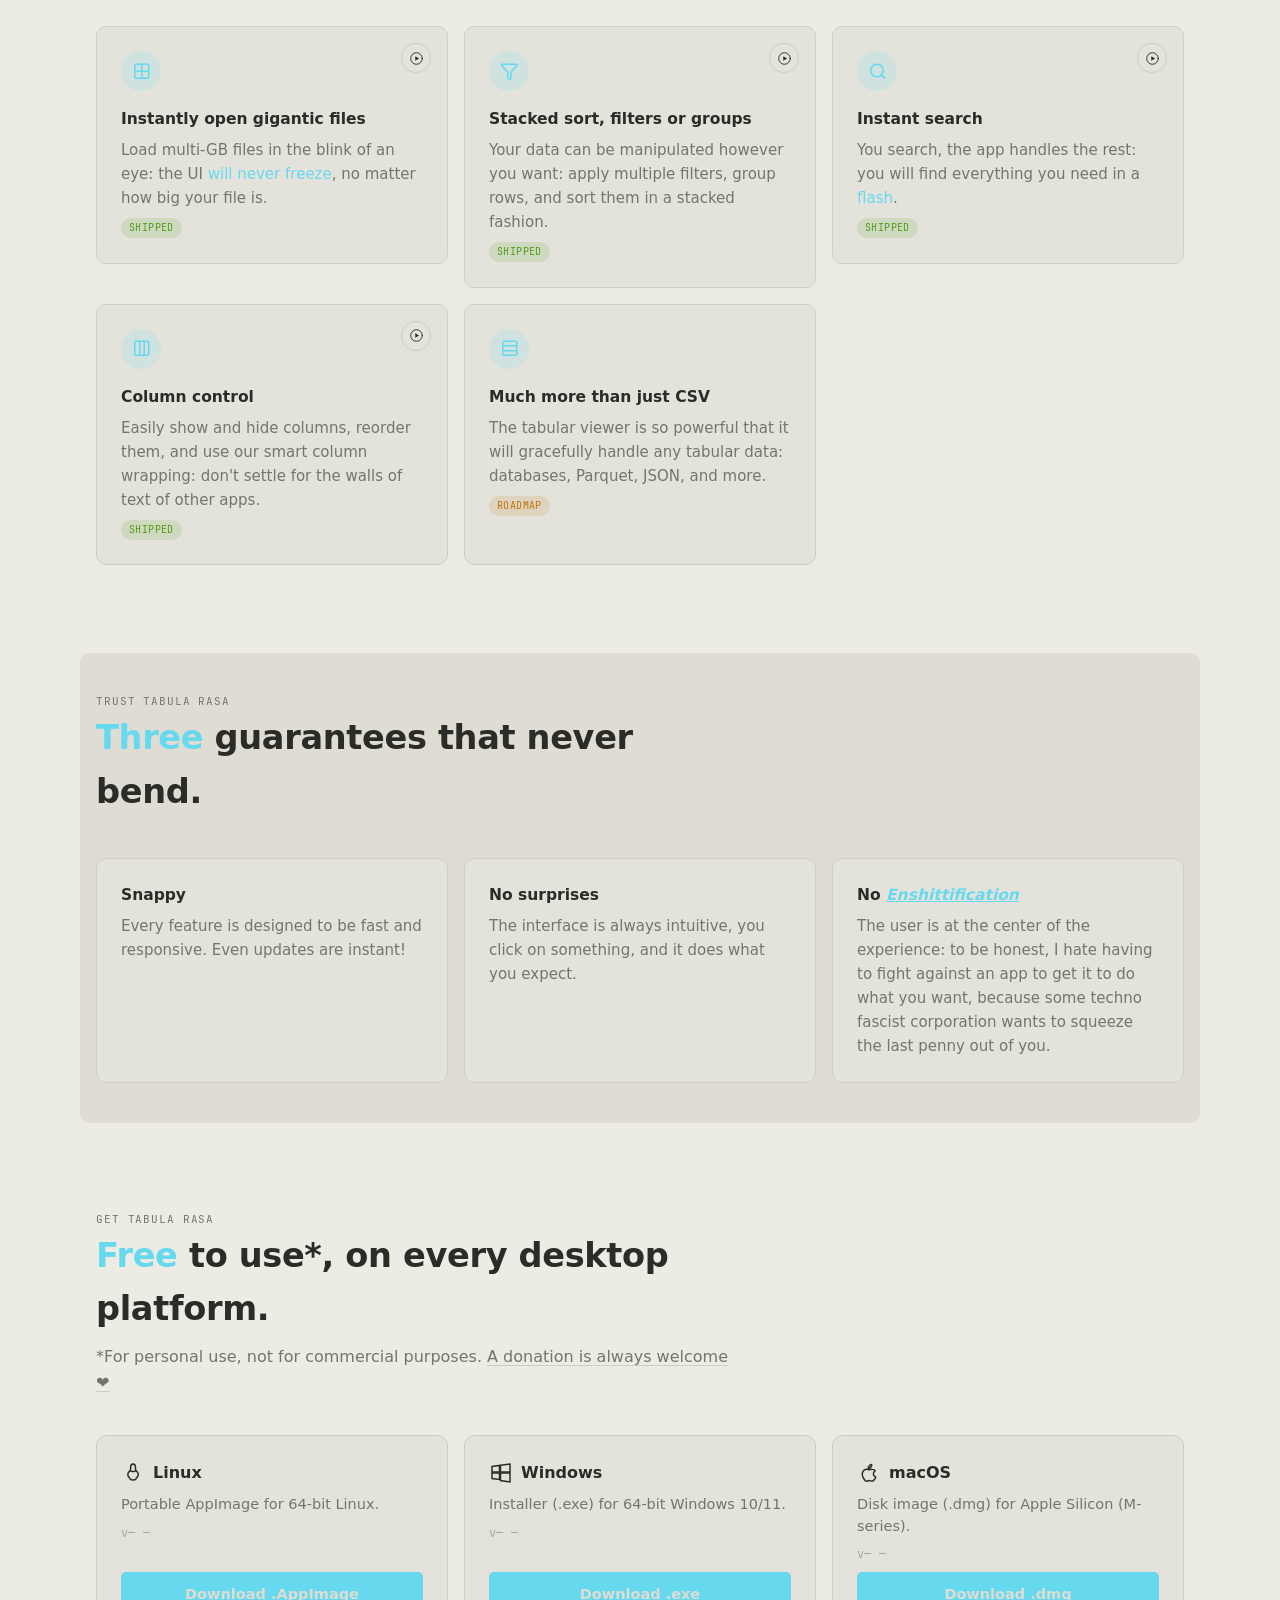
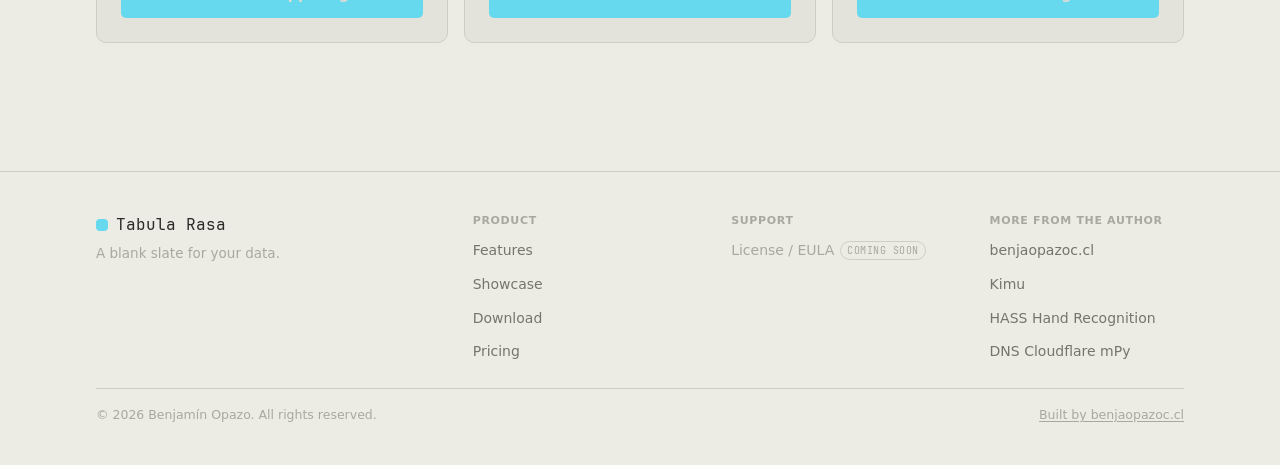
==== commit 6f7159f4: "Polishing, nudges, mobile" ====
--- a/site/index.html
+++ b/site/index.html
@@ -74,7 +74,7 @@
                     <a href="#showcase" data-i18n="nav.showcase"
                         >Demo</a
                     >
-                    <a href="pricing.html" data-i18n="nav.pricing">Pricing</a>
+                    <a href="pricing.html" class="nav-pricing" data-i18n="nav.pricing">Pricing</a>
                 </nav>
 
                 <div class="header-actions">
@@ -122,14 +122,57 @@
                         </svg>
                     </button>
                     <a
-                        class="btn btn-primary btn-sm"
+                        class="btn btn-primary btn-sm nav-download-desktop"
                         href="#download"
                         data-i18n="header.download_btn"
                         >Download</a
                     >
+                    <button
+                        class="nav-toggle"
+                        id="nav-toggle"
+                        type="button"
+                        aria-expanded="false"
+                        aria-controls="mobile-nav"
+                        data-i18n-attr="aria-label:nav_toggle.aria_label"
+                        aria-label="Menu"
+                    >
+                        <svg
+                            class="icon-menu"
+                            viewBox="0 0 24 24"
+                            fill="none"
+                            stroke="currentColor"
+                            stroke-width="1.6"
+                            stroke-linecap="round"
+                        >
+                            <path d="M4 6h16M4 12h16M4 18h16" />
+                        </svg>
+                        <svg
+                            class="icon-close"
+                            viewBox="0 0 24 24"
+                            fill="none"
+                            stroke="currentColor"
+                            stroke-width="1.6"
+                            stroke-linecap="round"
+                        >
+                            <path d="M6 6l12 12M18 6 6 18" />
+                        </svg>
+                    </button>
                 </div>
             </div>
         </header>
+
+        <nav class="mobile-nav" id="mobile-nav" aria-label="Mobile" hidden>
+            <div class="container">
+                <a href="#features" data-i18n="nav.features">Features</a>
+                <a href="#showcase" data-i18n="nav.showcase">Demo</a>
+                <a
+                    class="btn btn-primary"
+                    href="#download"
+                    data-i18n="header.download_btn"
+                    >Download</a
+                >
+            </div>
+        </nav>
 
         <main id="main">
             <!-- ================= Hero ================= -->
@@ -347,7 +390,7 @@
                                     <h3 data-i18n="features.card3.title">
                                         Instant search
                                     </h3>
-                                    <p data-i18n="features.card3.desc">
+                                    <p data-i18n-html="features.card3.desc">
                                         You search, the app handles the
                                         rest: you will find everything you
                                         need in a <span class="accent-text">flash</span>.
@@ -465,7 +508,11 @@
             </div>
 
             <!-- ================= Trust ================= -->
-            <section class="section" style="padding-block: 0 var(--space-6)">
+            <section
+                class="section"
+                id="trust"
+                style="padding-block: var(--space-4)"
+            >
                 <div class="container">
                     <div class="section-head">
                         <p class="eyebrow" data-i18n="trust.eyebrow">
@@ -523,9 +570,11 @@
                             <span class="accent-text">Free</span> to use*,
                             on every desktop platform.
                         </h2>
-                        <p data-i18n="download.desc">
+                        <p data-i18n-html="download.desc">
                             *For personal use, not for commercial purposes.
-                            A donation is always welcome ❤️
+                            <a href="#" class="donate-link"
+                                >A donation is always welcome ❤️</a
+                            >
                         </p>
                     </div>
 
@@ -784,9 +833,9 @@
             </div>
         </footer>
 
-        <script src="assets/js/i18n-strings.js"></script>
         <script src="assets/js/i18n.js"></script>
         <script src="assets/js/theme.js"></script>
+        <script src="assets/js/nav.js"></script>
         <script src="assets/js/demo-table.js"></script>
         <script src="assets/js/downloads.js"></script>
         <script src="assets/js/feature-cards.js"></script>
--- a/site/assets/css/tokens.css
+++ b/site/assets/css/tokens.css
@@ -1,12 +1,6 @@
-/* ==========================================================================
-   Design tokens - mirrored 1:1 from tabula-rasa/src/theme.rs (Palette).
-   Source of truth is the APP, not this file: if the app's palette changes,
-   re-sync here. Do not "tidy" or round any hex - see docs/decisions/visuals.md.
-
-   Every token below has a comment noting its exact source line so a future
-   sync is a mechanical diff, not a guess. Dark is the app's default theme,
-   so dark is this site's default too (see docs/decisions/theming.md).
-   ========================================================================== */
+/* Mirrored 1:1 from tabula-rasa/src/theme.rs (Palette) - the app is the
+   source of truth, never "tidy" or round a hex here. See
+   docs/decisions/theming.md for the two-tier token system and resync steps. */
 
 :root,
 :root[data-theme="dark"] {
--- a/site/assets/css/styles.css
+++ b/site/assets/css/styles.css
@@ -214,8 +214,12 @@
     font-family: var(--font-mono);
 }
 
+/* Visible at every width - below 860px only .nav-pricing shows (Pricing was
+   the one link that isn't reachable any other way on mobile now that
+   Download lives in the hamburger); Features/Demo rejoin it >=860px below.
+   See docs/decisions/mobile-nav.md. */
 .main-nav {
-    display: none;
+    display: flex;
     align-items: center;
     gap: var(--space-4);
 }
@@ -225,6 +229,10 @@
     color: var(--dim);
     font-size: 14.5px;
     transition: color 0.2s var(--ease);
+}
+
+.main-nav a:not(.nav-pricing) {
+    display: none;
 }
 
 .main-nav a:hover {
@@ -289,6 +297,90 @@
     display: block;
 }
 
+/* Full nav + persistent Download only reappear at >=860px (see the media
+   query below) - below that, .nav-toggle opens .mobile-nav instead, and
+   Download moves into that panel since it's not worth a persistent header
+   slot on a small screen (docs/decisions/mobile-nav.md). */
+/* .header-actions prefix (not just .nav-download-desktop alone) matters:
+   .btn's own `display: inline-flex` is equal specificity and defined later
+   in this file, so a bare single-class selector here would silently lose
+   the cascade and never actually hide on mobile. */
+.header-actions .nav-download-desktop {
+    display: none;
+}
+
+.nav-toggle {
+    width: 36px;
+    height: 36px;
+    border-radius: var(--radius-sm);
+    border: 1px solid var(--border);
+    background: transparent;
+    color: var(--text);
+    display: grid;
+    place-items: center;
+    cursor: pointer;
+    flex: none;
+}
+
+.nav-toggle:hover {
+    background: var(--hover);
+}
+
+.nav-toggle svg {
+    width: 19px;
+    height: 19px;
+}
+
+.nav-toggle .icon-close {
+    display: none;
+}
+
+.nav-toggle[aria-expanded="true"] .icon-menu {
+    display: none;
+}
+
+.nav-toggle[aria-expanded="true"] .icon-close {
+    display: block;
+}
+
+/* Sticky, not static - .site-header is sticky too, but a plain sibling
+   below it scrolls out of view with the rest of the page past the first
+   64px, making the panel only reachable at the very top otherwise. */
+.mobile-nav {
+    position: sticky;
+    top: 64px;
+    z-index: 39;
+    border-bottom: 1px solid var(--border);
+    background: var(--panel);
+}
+
+.mobile-nav[hidden] {
+    display: none;
+}
+
+.mobile-nav .container {
+    display: flex;
+    flex-direction: column;
+    gap: var(--space-1);
+    padding-block: var(--space-2) var(--space-3);
+}
+
+.mobile-nav a:not(.btn) {
+    padding: var(--space-2) 0;
+    color: var(--dim);
+    text-decoration: none;
+    font-size: 15.5px;
+}
+
+.mobile-nav a.is-current {
+    color: var(--text);
+    font-weight: 600;
+}
+
+.mobile-nav .btn {
+    margin-top: var(--space-1);
+}
+
 /* ---- 4. Hero -------------------------------------------------------------- */
 
 .hero {
@@ -434,10 +526,20 @@
     padding: var(--space-4);
 }
 
+/* A colored badge, not a bare glyph - gives each card its own anchor point
+   instead of reading as one identical box after another (docs/decisions/
+   feature-media.md). Same treatment at every width, not mobile-only. */
 .feature-card .icon {
-    font-size: 22px;
+    display: inline-flex;
+    align-items: center;
+    justify-content: center;
+    width: 40px;
+    height: 40px;
+    border-radius: 50%;
+    background: var(--accent-soft);
+    font-size: 19px;
     color: var(--accent);
-    margin-bottom: var(--space-2);
+    margin-bottom: var(--space-3);
 }
 
 .feature-card h3 {
@@ -448,8 +550,8 @@
 .feature-card p {
     margin: 0;
     color: var(--dim);
-    font-size: 14px;
-    line-height: 1.55;
+    font-size: 15px;
+    line-height: 1.6;
 }
 
 .feature-card p .accent-text,
@@ -476,6 +578,19 @@
 .status-pill.is-roadmap {
     color: var(--orange);
     background: color-mix(in srgb, var(--orange) 14%, transparent);
+}
+
+/* Scoped to .container, not the full-width #trust section itself - a
+   full-bleed background here would paint over the ambient-grid decorative
+   effect in the side gutters (docs/decisions/ambient-grid.md), which only
+   shows through because sections are otherwise transparent. --panel-2 (not
+   --panel, which the cards themselves use) keeps the cards visible against
+   it. padding-block gives the eyebrow text room to breathe inside the
+   panel instead of touching its top edge. */
+#trust > .container {
+    background: var(--panel-2);
+    border-radius: var(--radius-lg);
+    padding-block: var(--space-5);
 }
 
 /* ---- 7. Feature card flip + demo modal ------------------------------------ */
@@ -583,6 +698,41 @@
 .feature-card-play svg {
     width: 15px;
     height: 15px;
+}
+
+/* Discovery hint (feature-cards.js) - previews the flip gesture and pulses
+   the play button once, first time the card scrolls into view. */
+@keyframes feature-card-nudge {
+    0%,
+    100% {
+        transform: rotateY(0deg);
+    }
+    30% {
+        transform: rotateY(-10deg);
+    }
+    60% {
+        transform: rotateY(6deg);
+    }
+    80% {
+        transform: rotateY(-3deg);
+    }
+}
+
+.feature-card-flipper.is-nudging {
+    animation: feature-card-nudge 1.1s ease-in-out;
+}
+
+@keyframes feature-card-play-nudge {
+    0% {
+        box-shadow: 0 0 0 0 color-mix(in srgb, var(--accent) 55%, transparent);
+    }
+    100% {
+        box-shadow: 0 0 0 10px color-mix(in srgb, var(--accent) 0%, transparent);
+    }
+}
+
+.feature-card-play.is-nudging {
+    animation: feature-card-play-nudge 0.9s ease-out 2;
 }
 
 /* Demo modal — hidden by default via the `hidden` attribute in index.html.
@@ -1354,7 +1504,8 @@
 .download-card p {
     margin: 0;
     color: var(--dim);
-    font-size: 13.5px;
+    font-size: 14.5px;
+    line-height: 1.5;
 }
 
 .download-card .meta {
@@ -1417,10 +1568,13 @@
     margin: 6px 0 0;
 }
 
+/* A fixed 3-column grid at every width, not a flex-wrap that reflows
+   unpredictably - 3 columns holds up fine down to ~340px since each column
+   is only single words or a short link list. */
 .footer-links {
-    display: flex;
-    flex-wrap: wrap;
-    gap: var(--space-4);
+    display: grid;
+    grid-template-columns: repeat(3, 1fr);
+    gap: var(--space-3) var(--space-2);
 }
 
 .footer-col h4 {
@@ -1539,8 +1693,17 @@
 }
 
 @media (min-width: 860px) {
-    .main-nav {
-        display: flex;
+    .main-nav a:not(.nav-pricing) {
+        display: inline;
+    }
+
+    .header-actions .nav-download-desktop {
+        display: inline-flex;
+    }
+
+    .nav-toggle,
+    .mobile-nav {
+        display: none;
     }
 
     .feature-grid {
@@ -1687,10 +1850,6 @@
     color: var(--accent);
 }
 
-.pricing-card.is-enterprise .pricing-price {
-    font-size: 1.4rem;
-}
-
 .pricing-highlights {
     list-style: none;
     margin: var(--space-3) 0 0;
@@ -1713,12 +1872,14 @@
     flex-shrink: 0;
 }
 
+/* margin-top: auto pins this to the bottom of the (equal-height, stretched)
+   card regardless of how much the tagline/highlights above it wrap - the
+   only way both cards' primary buttons reliably land on the same line. */
 .pricing-card-actions {
     display: flex;
     flex-direction: column;
-    align-items: center;
     gap: var(--space-2);
-    margin-top: var(--space-4);
+    margin-top: auto;
     padding-top: var(--space-4);
     border-top: 1px solid var(--border);
 }
@@ -1728,19 +1889,33 @@
     width: 100%;
 }
 
-/* Deliberately a plain text link, not a button - donating shouldn't compete
-   visually with the Download action it sits under (docs/decisions/pricing.md). */
-.pricing-donate-link {
+/* Standalone, below both cards - not tied to the Personal tier specifically,
+   and out of each card's flex flow so the Download/Contact buttons above
+   still land on the same line (docs/decisions/pricing.md). */
+.pricing-donate-standalone {
+    text-align: center;
+    margin: 0 0 var(--space-5);
     font-size: 13.5px;
+    color: var(--faint);
+}
+
+/* Generic - reused for the inline donate link in the download section
+   (index.html) as well as the standalone one here, so both read as the
+   same quiet, non-competing affordance instead of two different treatments. */
+.donate-link {
     color: var(--dim);
     text-decoration: underline;
     text-decoration-color: var(--border);
     text-underline-offset: 3px;
 }
 
-.pricing-donate-link:hover {
+.donate-link:hover {
     color: var(--accent);
     text-decoration-color: var(--accent);
+}
+
+.pricing-donate-standalone .donate-link {
+    margin-left: 4px;
 }
 
 .pricing-table-scroll {
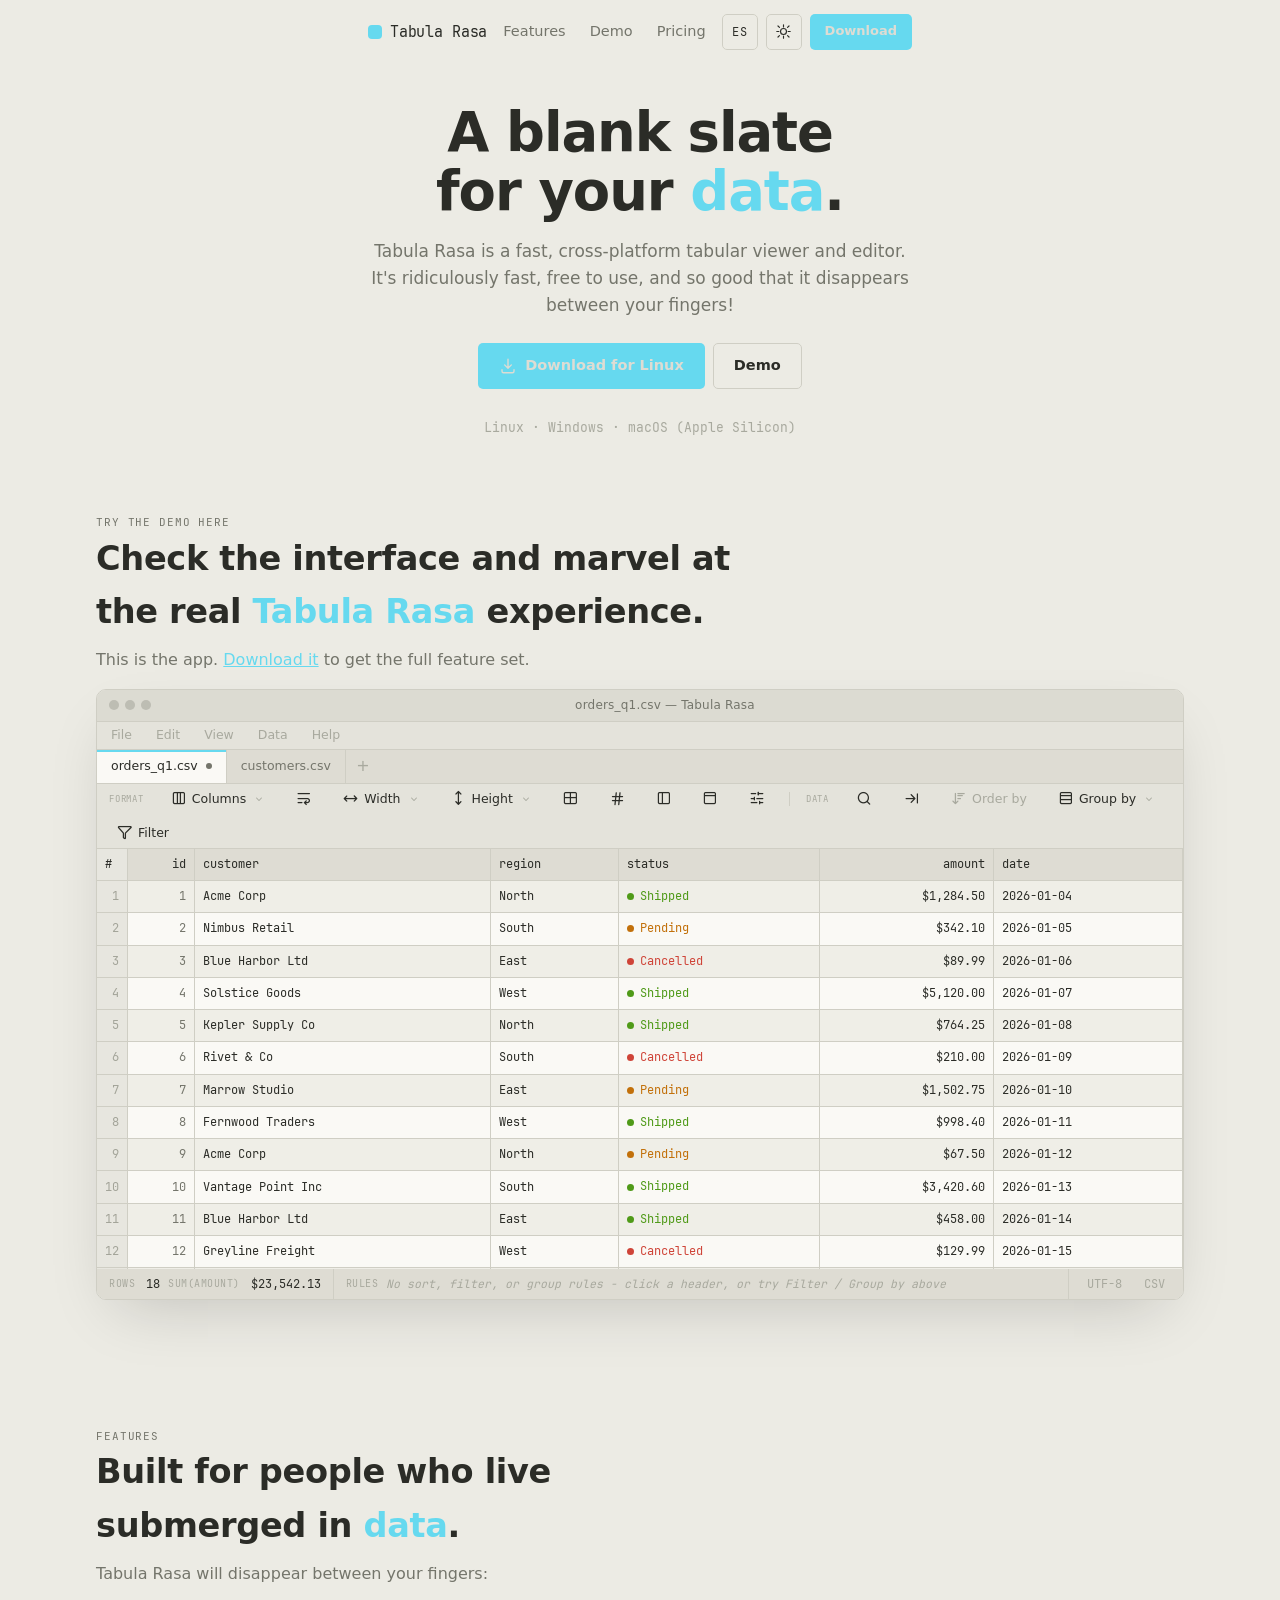
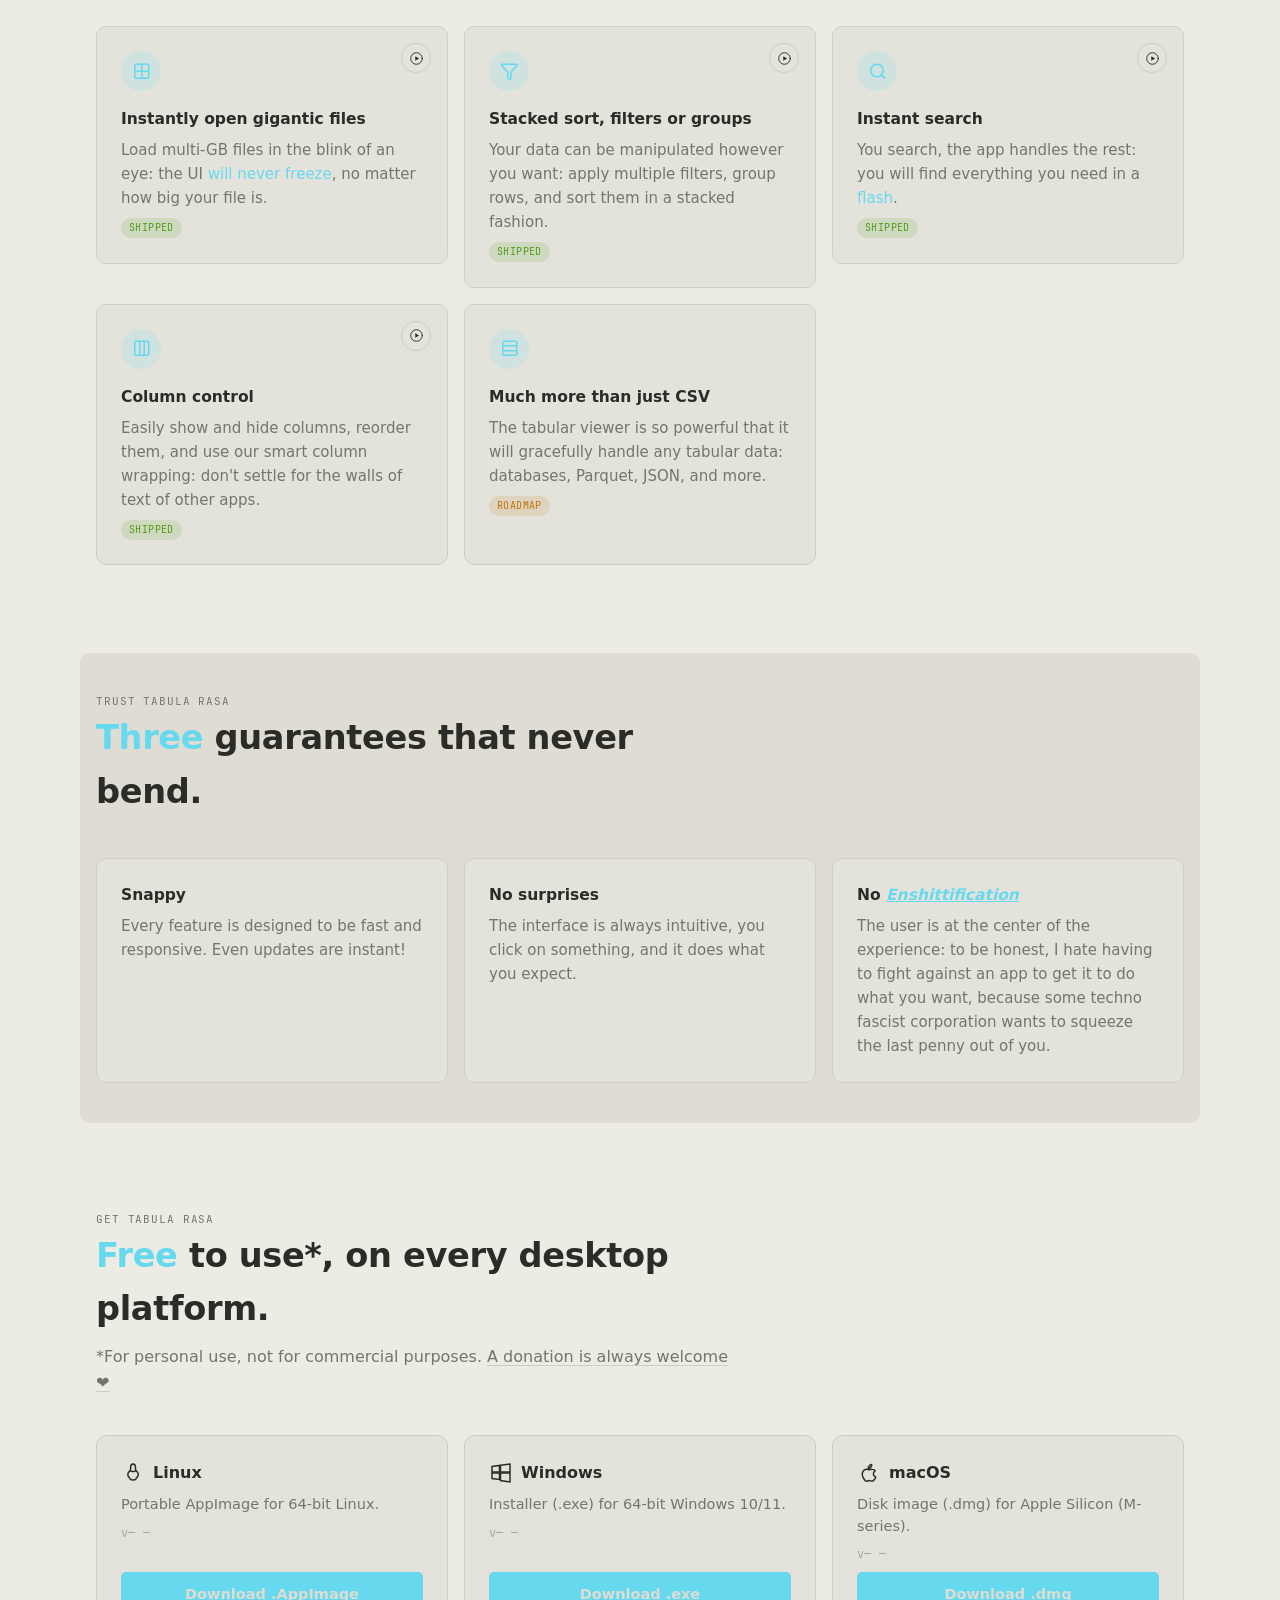
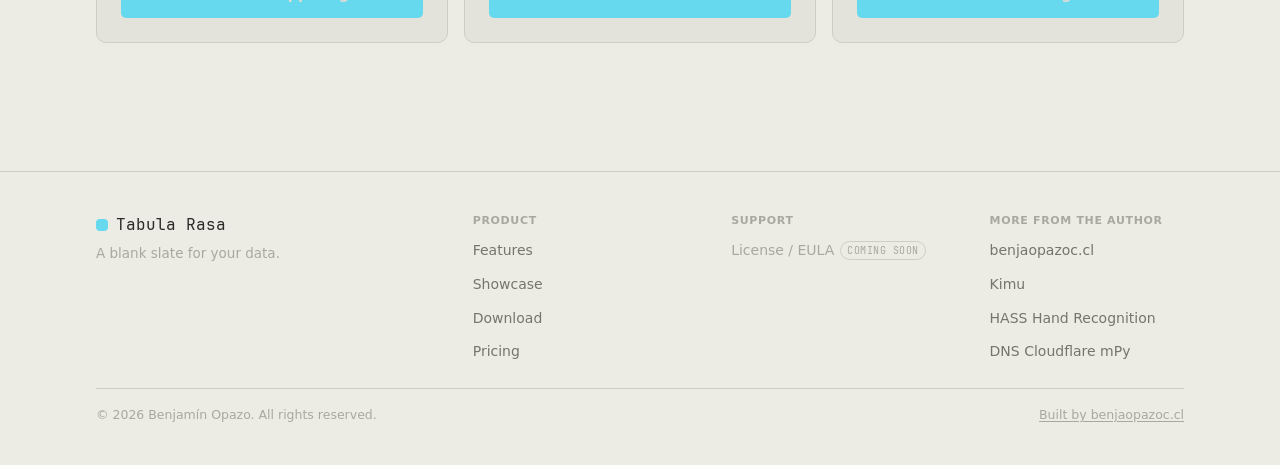
==== commit e6d5e098: "Updated download page" ====
--- a/site/index.html
+++ b/site/index.html
@@ -610,6 +610,8 @@
                             <a
                                 class="btn btn-primary dl-link"
                                 href="https://downloads.tabularasa.cl/latest/linux"
+                                target="_blank"
+                                rel="noopener"
                                 data-i18n="download.btn_appimage"
                                 >Download .AppImage</a
                             >
@@ -648,6 +650,8 @@
                             <a
                                 class="btn btn-primary dl-link"
                                 href="https://downloads.tabularasa.cl/latest/windows"
+                                target="_blank"
+                                rel="noopener"
                                 data-i18n="download.btn_exe"
                                 >Download .exe</a
                             >
@@ -687,6 +691,8 @@
                             <a
                                 class="btn btn-primary dl-link"
                                 href="https://downloads.tabularasa.cl/latest/macos"
+                                target="_blank"
+                                rel="noopener"
                                 data-i18n="download.btn_dmg"
                                 >Download .dmg</a
                             >
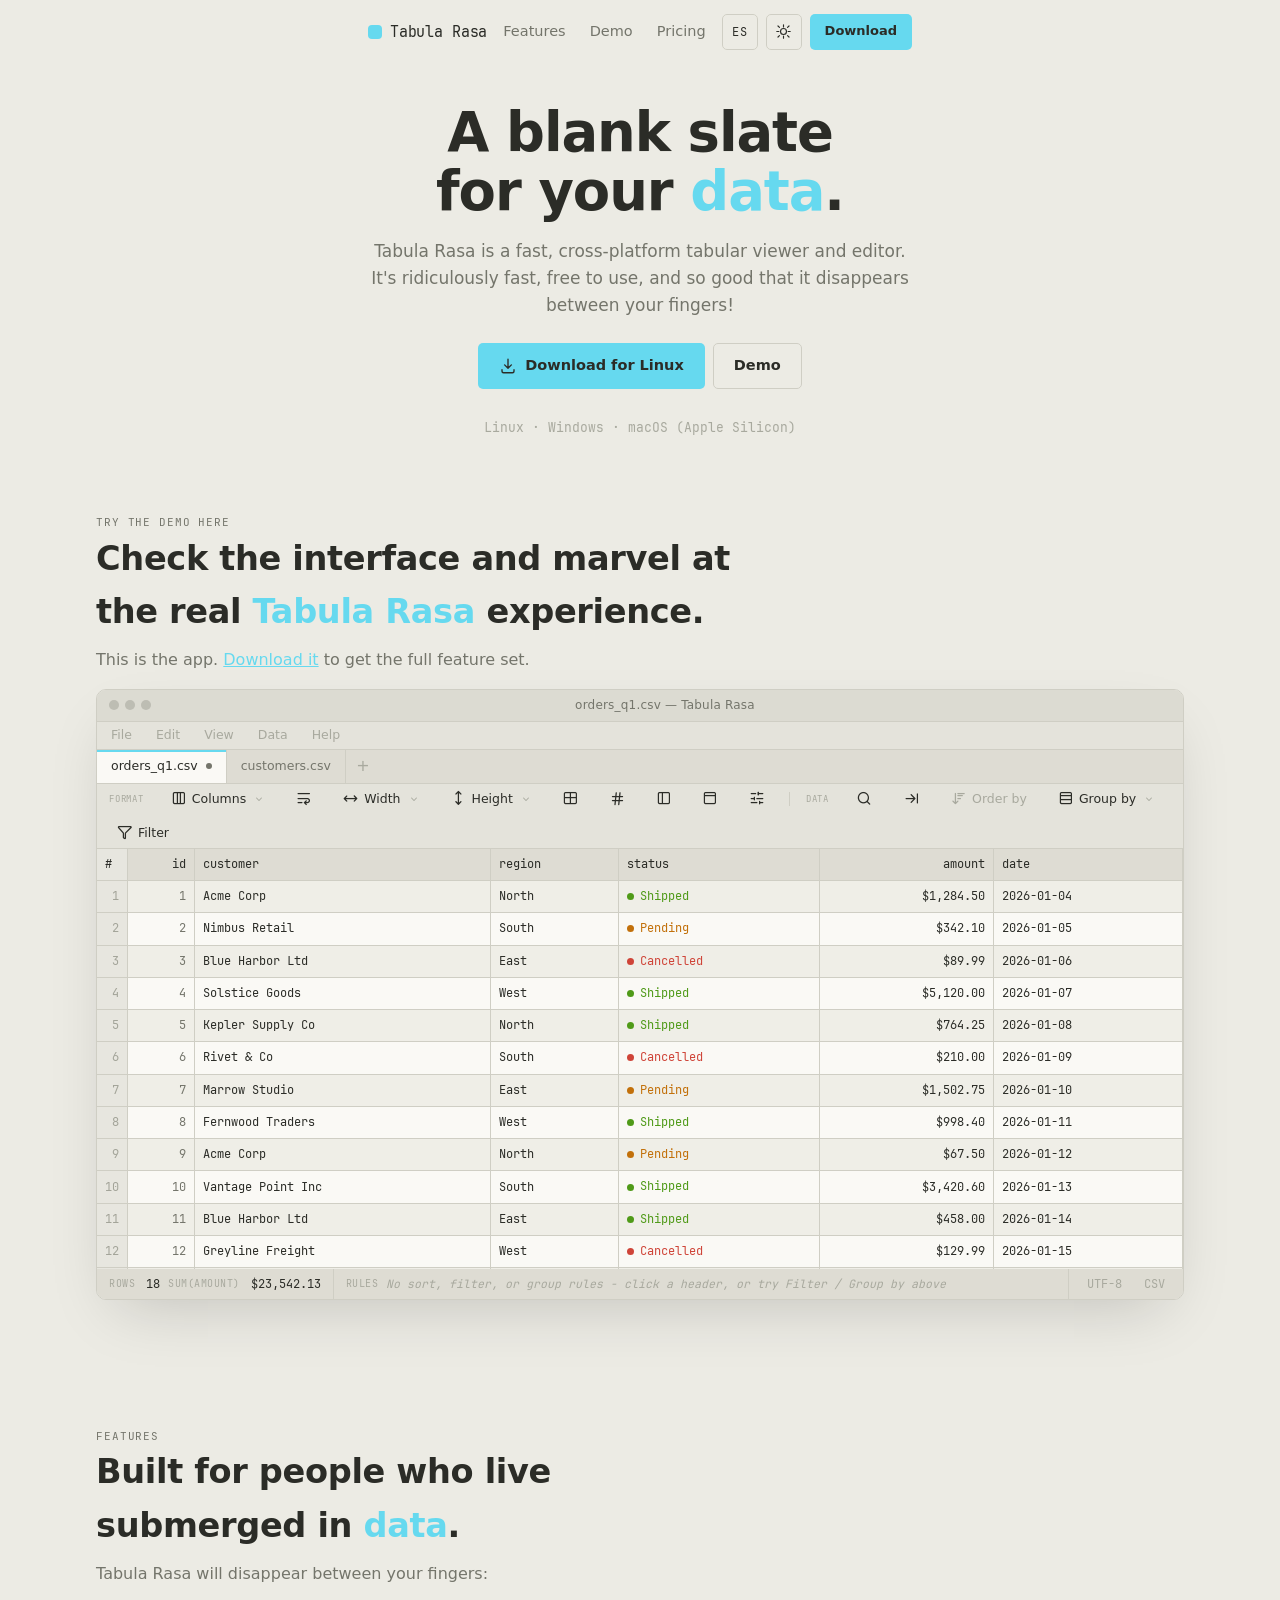
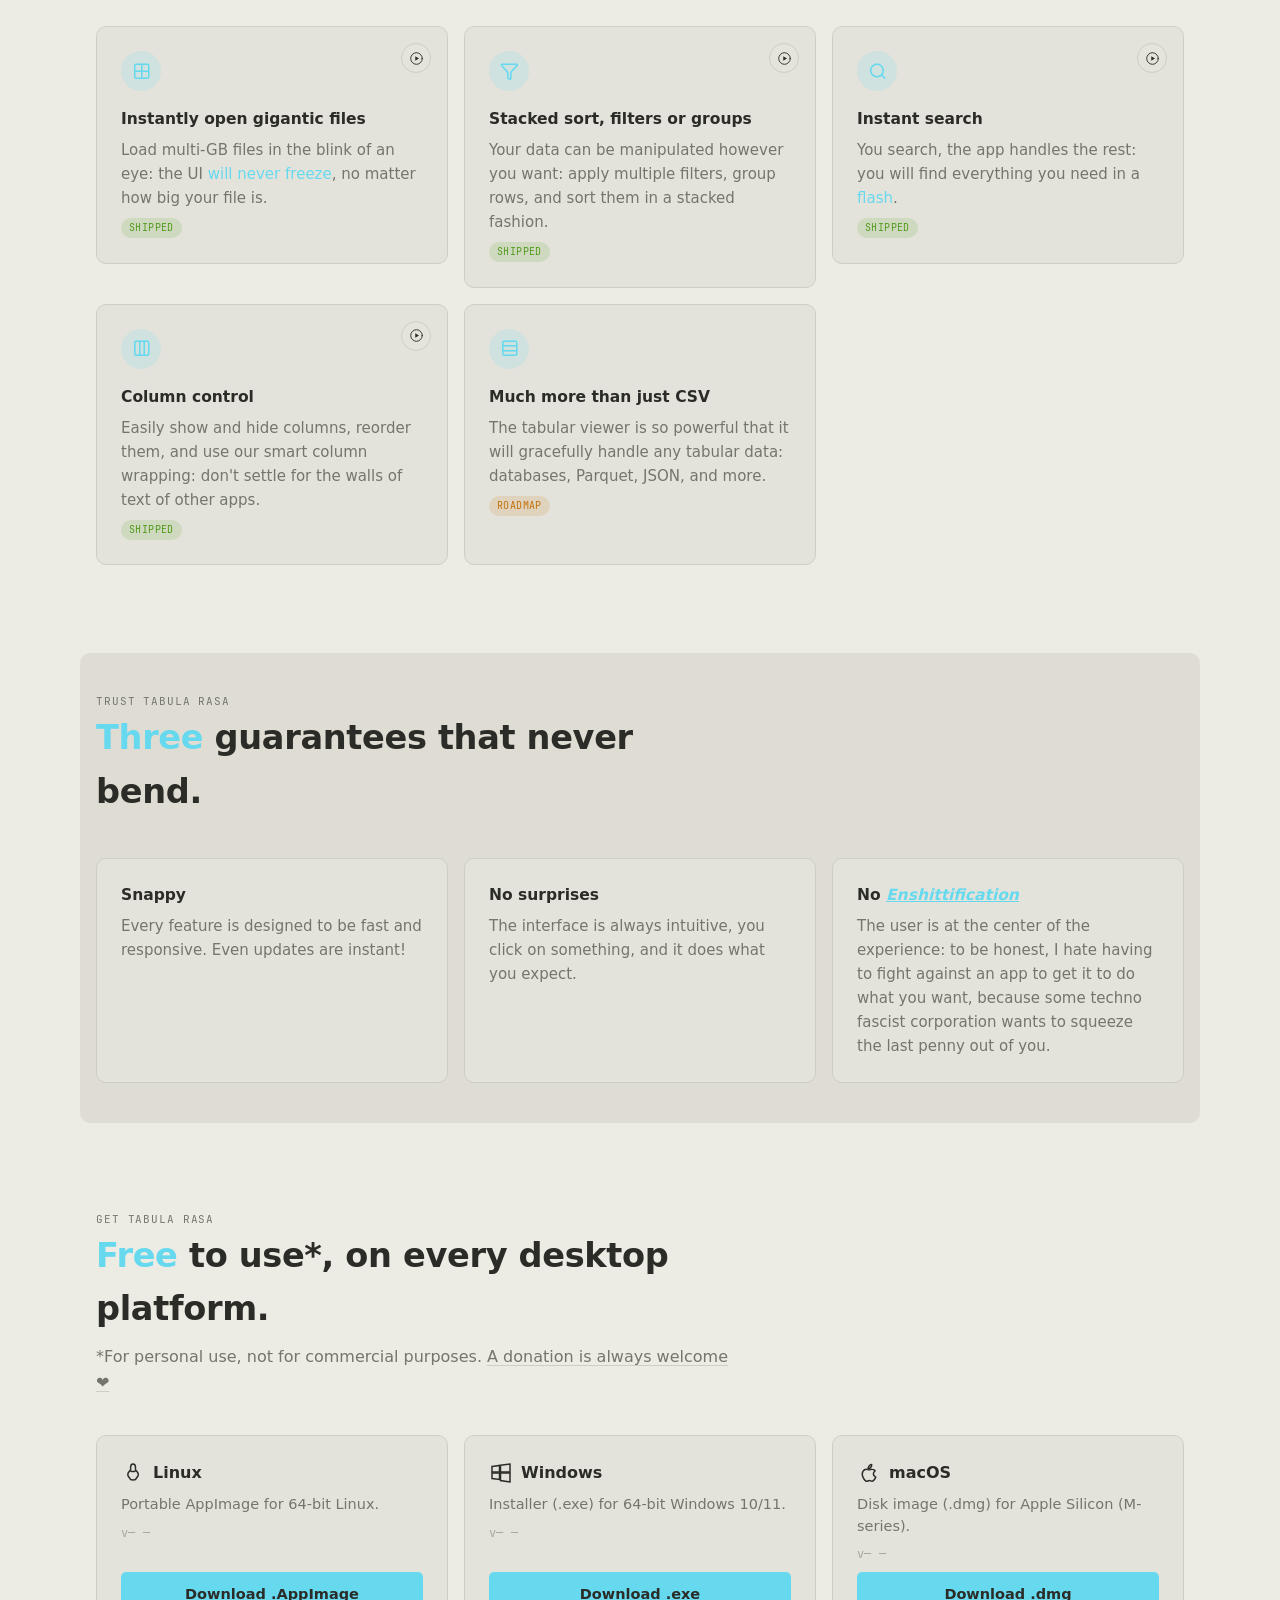
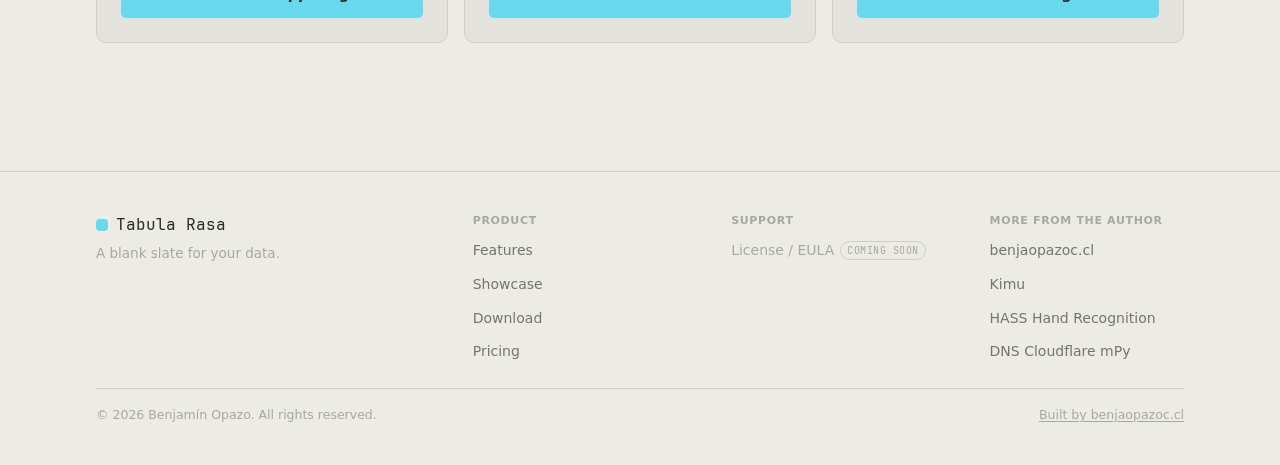
==== commit 404c57e0: "SEO, styling" ====
--- a/site/index.html
+++ b/site/index.html
@@ -25,7 +25,40 @@
             content="A fast, cross-platform tabular viewer/editor. Instantly opens massive files and it's free to use."
         />
         <meta property="og:url" content="https://tabularasa.cl" />
-        <meta name="twitter:card" content="summary" />
+        <meta
+            property="og:image"
+            content="https://tabularasa.cl/assets/img/og-image.png"
+        />
+        <meta property="og:image:width" content="1200" />
+        <meta property="og:image:height" content="630" />
+        <meta name="twitter:card" content="summary_large_image" />
+        <link rel="canonical" href="https://tabularasa.cl/" />
+
+        <!-- Structured data (docs/decisions/seo.md) - `description` mirrors
+             `meta.description` above/en.json; keep both in sync. No
+             aggregateRating: there's no real rating data, never fabricate one. -->
+        <script type="application/ld+json">
+            {
+                "@context": "https://schema.org",
+                "@type": "SoftwareApplication",
+                "name": "Tabula Rasa",
+                "description": "Tabula Rasa is a fast, cross-platform tabular viewer and editor written in Rust. Instantly opens massive files and it's free to use.",
+                "url": "https://tabularasa.cl",
+                "downloadUrl": "https://tabularasa.cl/#download",
+                "image": "https://tabularasa.cl/assets/img/og-image.png",
+                "applicationCategory": "DeveloperApplication",
+                "operatingSystem": "Linux, Windows, macOS",
+                "author": {
+                    "@type": "Person",
+                    "name": "Benjamín Opazo"
+                },
+                "offers": {
+                    "@type": "Offer",
+                    "price": "0",
+                    "priceCurrency": "USD"
+                }
+            }
+        </script>
 
         <!-- Prevent dark/light flash before CSS+JS load - mirrors benjaopazoc.cl's
        convention. Keep in sync with assets/js/theme.js (docs/decisions/theming.md). -->
--- a/site/assets/css/tokens.css
+++ b/site/assets/css/tokens.css
@@ -44,6 +44,11 @@
     --match-bg: #e6db7466; /* search @ 40%, alpha 0x66 */
     --current-match-bg: #e6db74b8; /* search @ 72%, alpha 0xb8 */
 
+    /* Text/glyphs on an accent fill - not always --panel-2, see
+       Palette::on_accent_text in tabula-rasa/src/theme.rs and
+       docs/decisions/theming.md. */
+    --on-accent-text: #2a2b26; /* = panel-2 (dark) */
+
     /* ---- Shadows (Dark theme shadow alpha ~115/255, see theme::apply) ----- */
     --shadow-color: rgba(0, 0, 0, 0.45);
 }
@@ -82,6 +87,8 @@
     --match-bg: #b5890066;
     --current-match-bg: #b58900b8;
 
+    --on-accent-text: #2b2c27; /* = text (light) - panel-2 fails 4.5:1 here */
+
     --shadow-color: rgba(0, 0, 0, 0.18);
 }
 
@@ -115,6 +122,7 @@
         --line-selection: #66d9ef21;
         --match-bg: #b5890066;
         --current-match-bg: #b58900b8;
+        --on-accent-text: #2b2c27;
         --shadow-color: rgba(0, 0, 0, 0.18);
     }
 }
--- a/site/assets/css/styles.css
+++ b/site/assets/css/styles.css
@@ -151,7 +151,7 @@
     left: var(--space-2);
     top: -48px;
     background: var(--accent);
-    color: var(--panel-2);
+    color: var(--on-accent-text);
     padding: var(--space-2) var(--space-3);
     border-radius: var(--radius-sm);
     font-weight: 600;
@@ -481,9 +481,10 @@
 }
 
 .btn-primary {
-    /* Mirrors theme::primary_button: accent fill + panel2 text, strong. */
+    /* Mirrors theme::primary_button / Palette::on_accent_text - see
+       docs/decisions/theming.md. */
     background: var(--accent);
-    color: var(--panel-2);
+    color: var(--on-accent-text);
 }
 
 .btn-primary:hover {
@@ -1533,6 +1534,14 @@
     color: var(--dim);
     text-decoration: underline;
     text-underline-offset: 2px;
+}
+
+/* Manifest-fetch-failed state on the downloads.tabularasa.cl/latest/<platform>
+   landing page (worker/index.js) - not used anywhere in this repo's own HTML. */
+.tr-error {
+    color: var(--red);
+    max-width: 40ch;
+    margin-inline: auto;
 }
 
 /* ---- 15. Footer --------------------------------------------------------------- */
